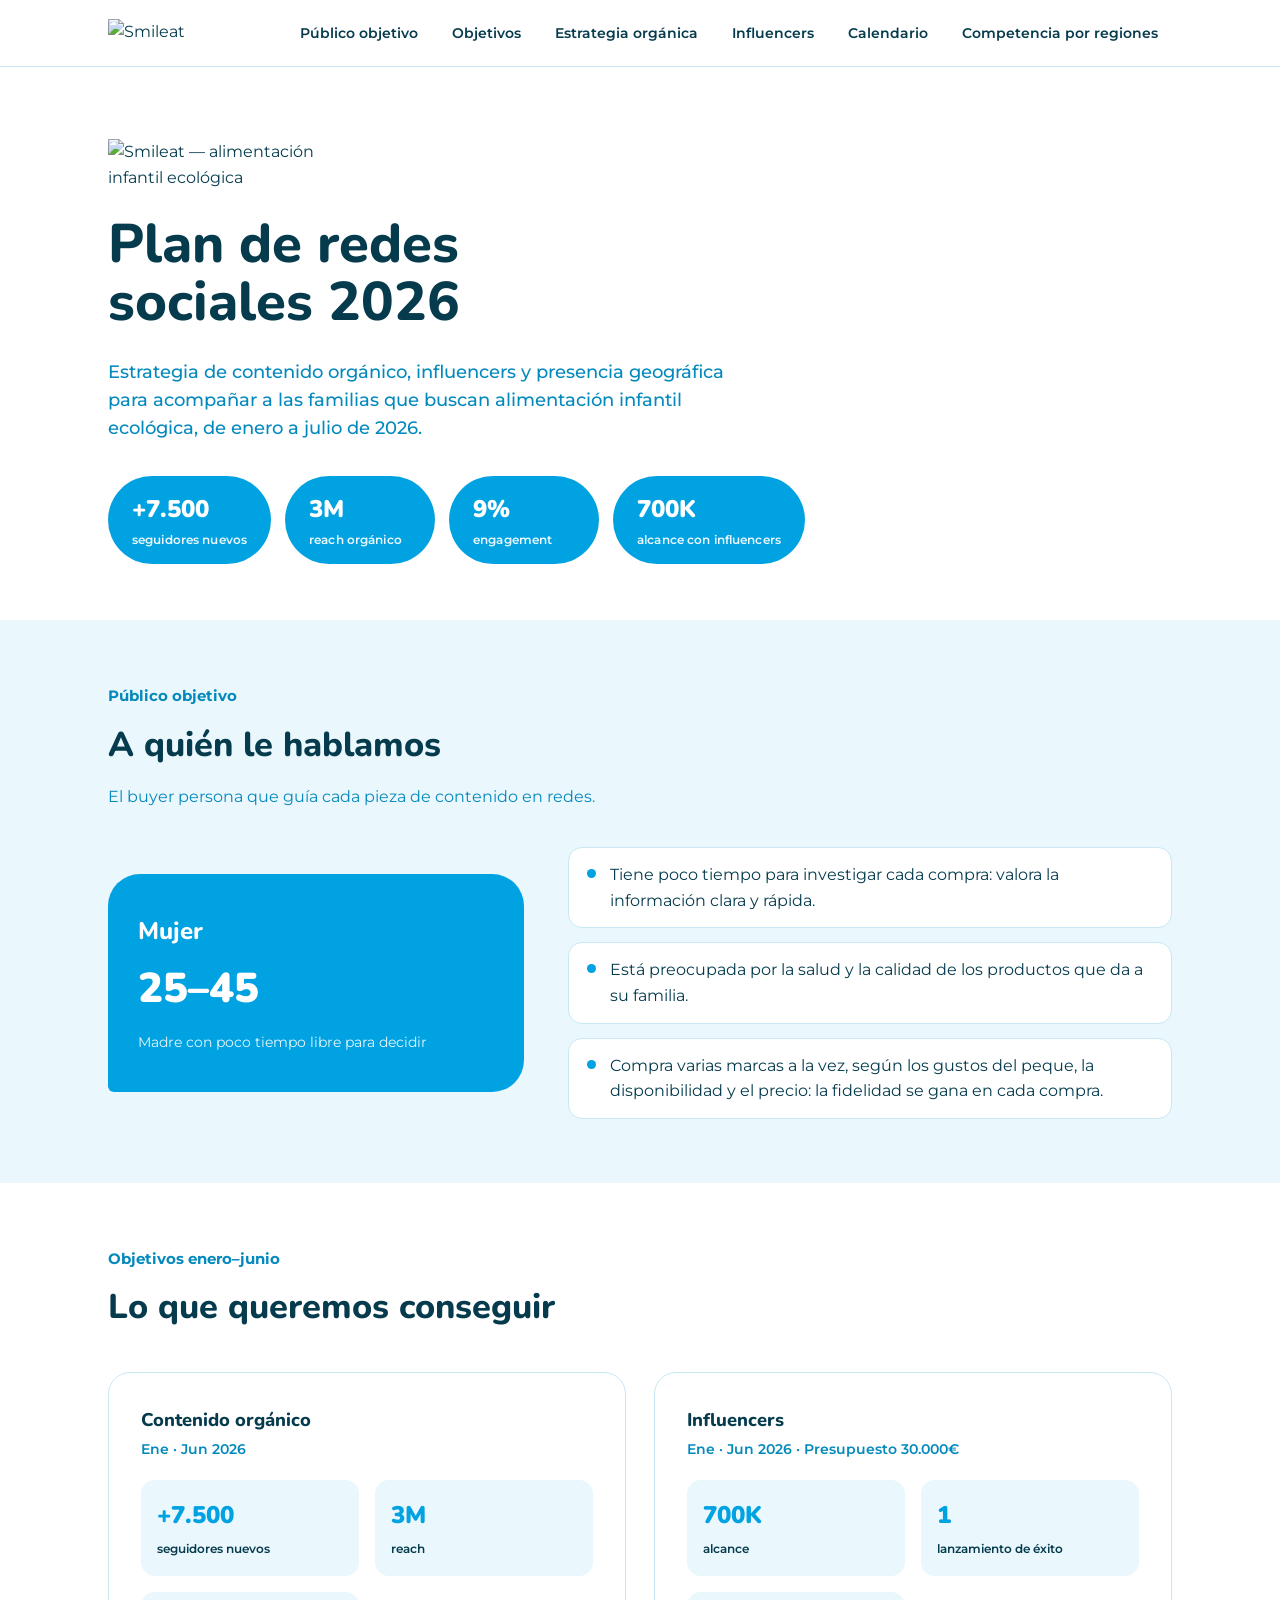
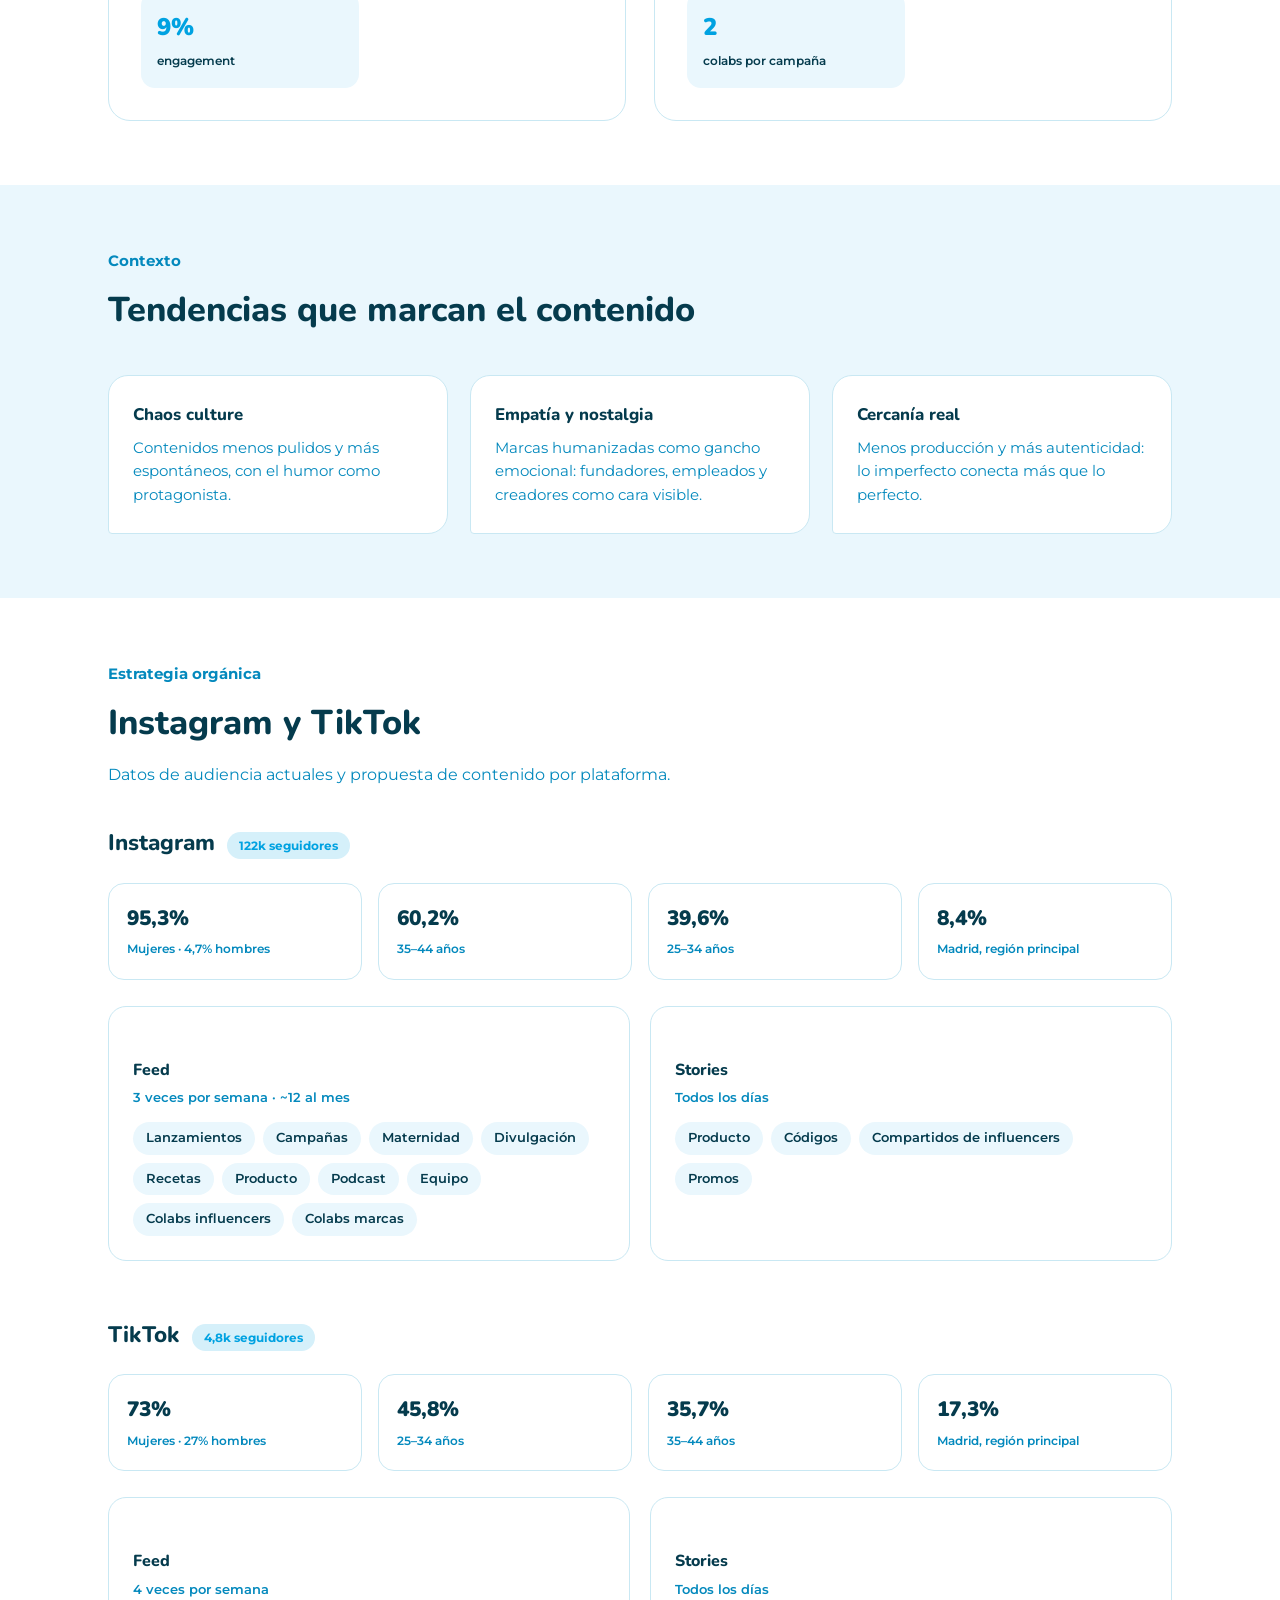
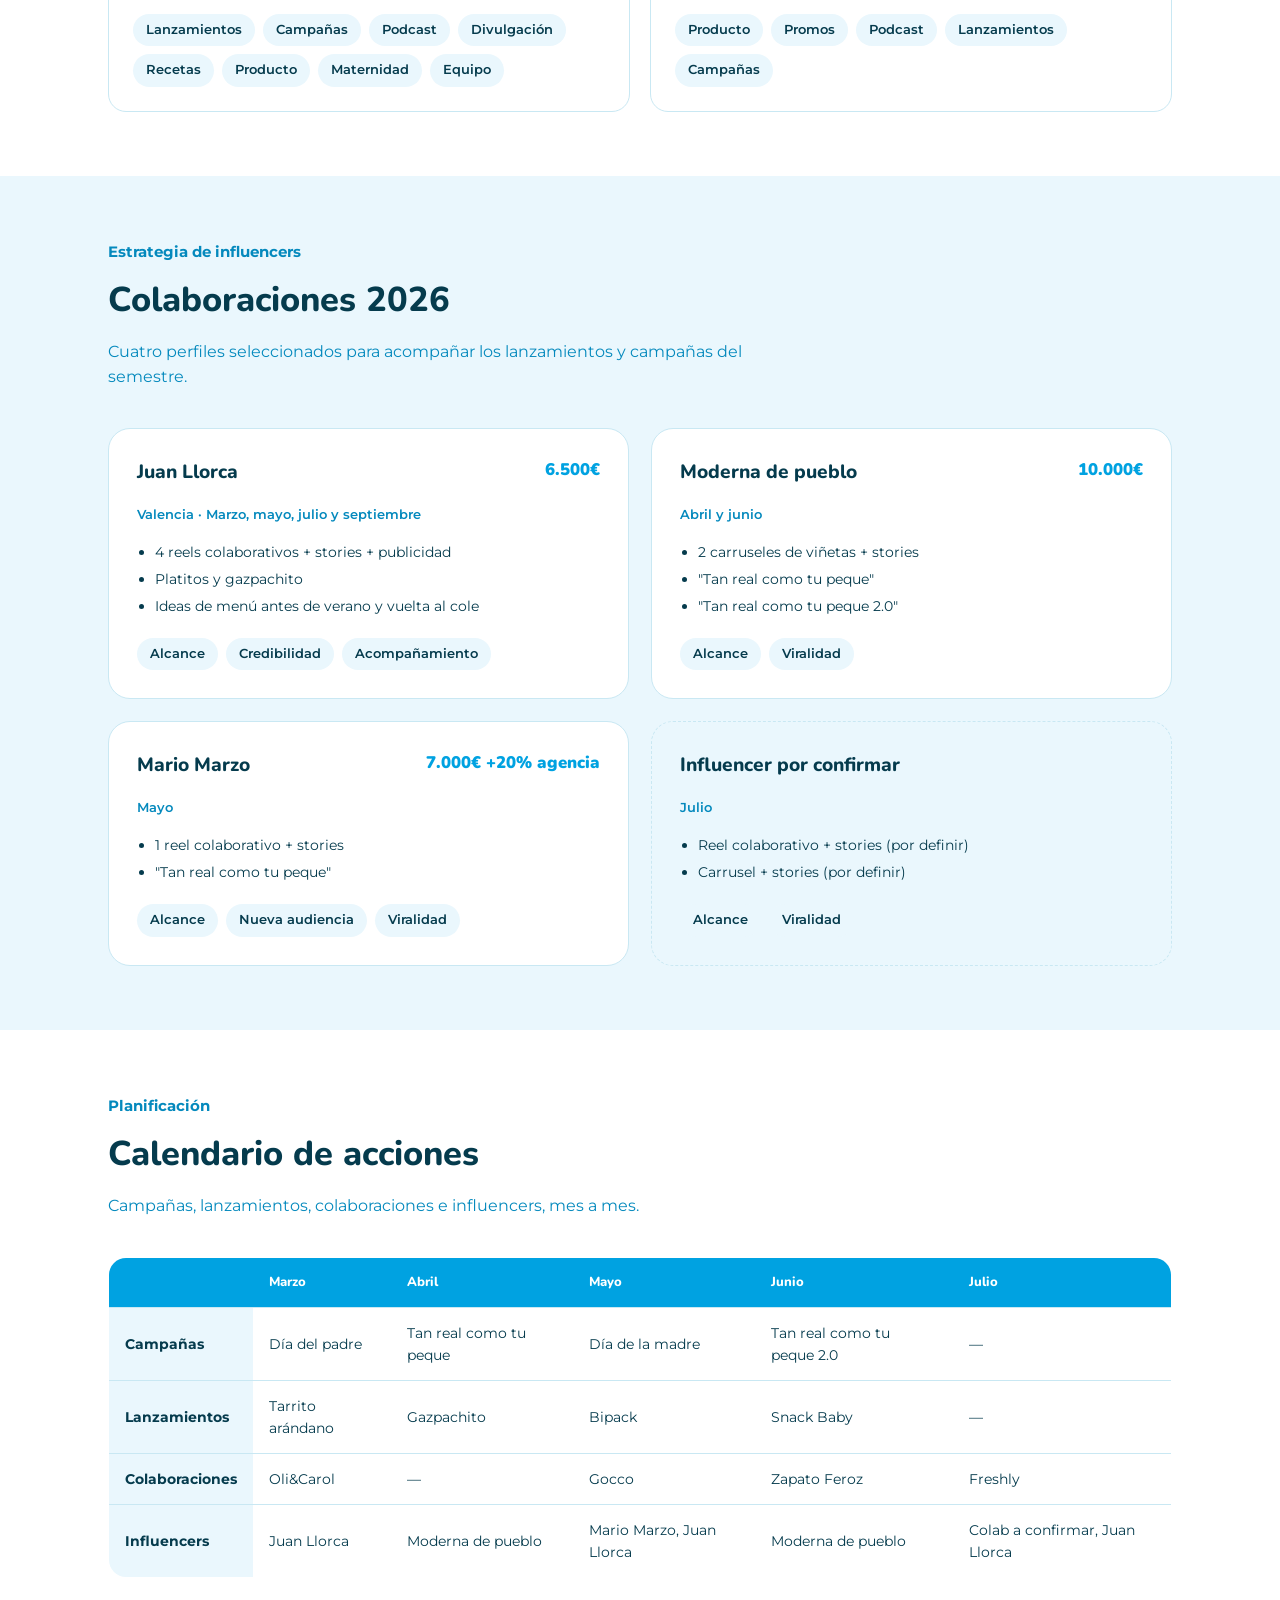
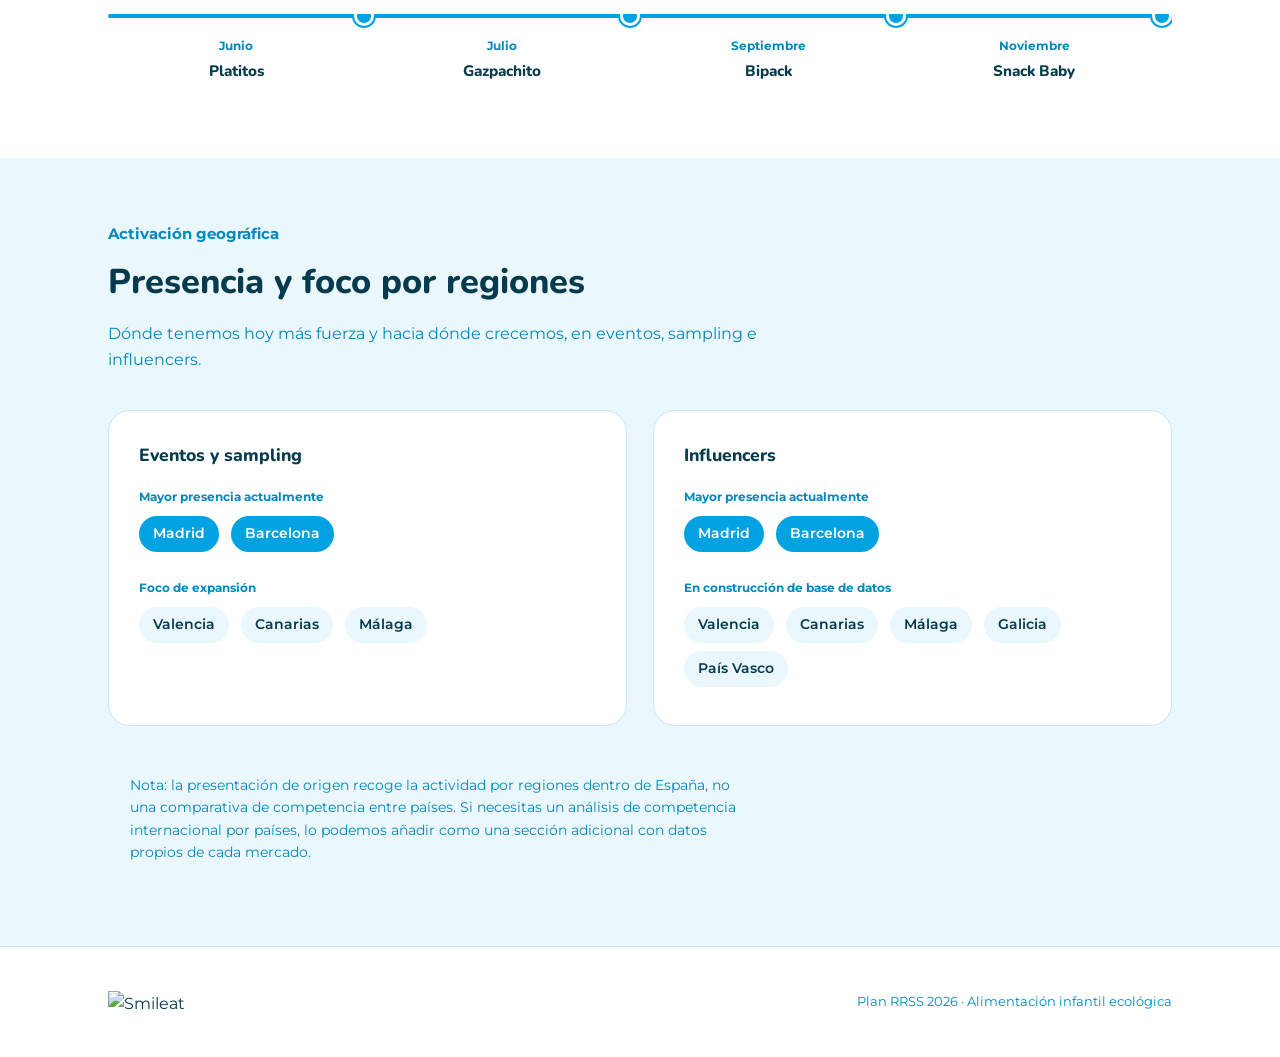
==== index.html @ e9830a9c "Add files via upload" ====
<!DOCTYPE html>
<html lang="es">
<head>
<meta charset="UTF-8">
<meta name="viewport" content="width=device-width, initial-scale=1.0">
<title>Plan RRSS 2026 · Smileat</title>
<link rel="icon" href="assets/logo.png">
<link rel="preconnect" href="https://fonts.googleapis.com">
<link rel="preconnect" href="https://fonts.gstatic.com" crossorigin>
<link href="https://fonts.googleapis.com/css2?family=Nunito:wght@700;800;900&family=Montserrat:wght@400;500;600;700&display=swap" rel="stylesheet">
<style>
  :root{
    --blue:#00a2e1;
    --blue-mid:#0489bd;
    --blue-deep:#053b4d;
    --blue-pale:#eaf7fd;
    --blue-pale-2:#d5f0fa;
    --white:#ffffff;
    --line:#c9e8f3;
    --maxw:1120px;
  }
  *{box-sizing:border-box;}
  html{scroll-behavior:smooth;}
  body{
    margin:0;
    background:var(--white);
    color:var(--blue-deep);
    font-family:'Montserrat',sans-serif;
    font-weight:400;
    line-height:1.6;
    -webkit-font-smoothing:antialiased;
  }
  h1,h2,h3,h4{
    font-family:'Nunito',sans-serif;
    font-weight:800;
    margin:0;
    color:var(--blue-deep);
  }
  p{margin:0;}
  a{color:inherit;}
  .wrap{max-width:var(--maxw);margin:0 auto;padding:0 28px;}
  img{max-width:100%;display:block;}

  /* Skip link for keyboard users */
  .skip-link{position:absolute;left:-999px;top:auto;background:var(--blue);color:var(--white);padding:10px 16px;border-radius:0 0 10px 0;z-index:100;}
  .skip-link:focus{left:0;top:0;}

  :focus-visible{outline:3px solid var(--blue-mid);outline-offset:3px;}

  /* ---------- NAV ---------- */
  header.site-nav{
    position:sticky;top:0;z-index:50;
    background:rgba(255,255,255,0.92);
    backdrop-filter:blur(8px);
    border-bottom:1px solid var(--line);
  }
  .nav-inner{
    max-width:var(--maxw);margin:0 auto;padding:14px 28px;
    display:flex;align-items:center;justify-content:space-between;gap:20px;
  }
  .nav-brand{display:flex;align-items:center;gap:10px;text-decoration:none;}
  .nav-brand img{height:28px;width:auto;}
  nav.nav-links{display:flex;gap:6px;flex-wrap:wrap;}
  nav.nav-links a{
    font-family:'Montserrat',sans-serif;font-weight:600;font-size:0.86rem;
    text-decoration:none;color:var(--blue-deep);
    padding:8px 14px;border-radius:999px;
    transition:background .15s ease, color .15s ease;
    white-space:nowrap;
  }
  nav.nav-links a:hover{background:var(--blue-pale);}
  .nav-toggle{display:none;}

  /* ---------- HERO ---------- */
  .hero{padding:72px 0 56px;}
  .hero-inner{display:flex;flex-direction:column;align-items:flex-start;gap:26px;}
  .hero img.logo{width:220px;height:auto;}
  .hero h1{font-size:clamp(2.1rem,5vw,3.4rem);line-height:1.06;max-width:14ch;}
  .hero .lede{
    font-family:'Montserrat',sans-serif;font-size:1.1rem;color:var(--blue-mid);
    font-weight:500;max-width:52ch;
  }
  .stat-row{display:flex;gap:14px;flex-wrap:wrap;margin-top:8px;}
  .pill-stat{
    background:var(--blue);color:var(--white);
    border-radius:999px;padding:14px 24px 14px 24px;
    display:flex;flex-direction:column;gap:2px;min-width:150px;
  }
  .pill-stat b{font-family:'Nunito',sans-serif;font-weight:900;font-size:1.5rem;}
  .pill-stat span{font-size:0.78rem;font-weight:600;letter-spacing:.01em;opacity:.92;}

  /* ---------- SECTION SCAFFOLD ---------- */
  section{padding:64px 0;}
  section.tint{background:var(--blue-pale);}
  .section-head{max-width:62ch;margin-bottom:38px;}
  .section-head h2{font-size:clamp(1.6rem,3vw,2.15rem);}
  .section-head .kicker{
    display:block;color:var(--blue-mid);font-weight:700;font-size:0.95rem;margin-bottom:8px;
    font-family:'Montserrat',sans-serif;
  }
  .section-head p.desc{margin-top:12px;color:var(--blue-mid);font-size:1rem;}

  /* ---------- BUYER PERSONA ---------- */
  .persona-grid{display:grid;grid-template-columns:1.1fr 1.6fr;gap:44px;align-items:center;}
  .persona-badge{
    background:var(--blue);border-radius:32px 32px 32px 6px;
    padding:38px 30px;color:var(--white);
  }
  .persona-badge h3{color:var(--white);font-size:1.5rem;}
  .persona-badge .age{font-family:'Nunito',sans-serif;font-weight:900;font-size:2.6rem;display:block;margin-top:6px;}
  .persona-list{display:grid;gap:14px;}
  .persona-list li{list-style:none;display:flex;gap:14px;align-items:flex-start;padding:14px 18px;background:var(--white);border:1px solid var(--line);border-radius:14px;}
  .persona-list li .dot{width:9px;height:9px;border-radius:50%;background:var(--blue);margin-top:7px;flex-shrink:0;}
  .persona-list{margin:0;padding:0;}

  /* ---------- OBJETIVOS ---------- */
  .obj-grid{display:grid;grid-template-columns:1fr 1fr;gap:28px;}
  .obj-card{border:1px solid var(--line);border-radius:22px;padding:32px;background:var(--white);}
  .obj-card h3{font-size:1.15rem;margin-bottom:4px;}
  .obj-card .period{color:var(--blue-mid);font-weight:600;font-size:0.85rem;margin-bottom:20px;display:block;}
  .obj-metrics{display:grid;grid-template-columns:1fr 1fr;gap:16px;}
  .obj-metrics .m{padding:16px;background:var(--blue-pale);border-radius:14px;}
  .obj-metrics .m b{font-family:'Nunito',sans-serif;font-weight:900;font-size:1.5rem;color:var(--blue);display:block;}
  .obj-metrics .m span{font-size:0.78rem;font-weight:600;color:var(--blue-deep);}

  /* ---------- TENDENCIAS ---------- */
  .trend-row{display:grid;grid-template-columns:repeat(3,1fr);gap:22px;}
  .trend-card{
    position:relative;background:var(--white);border:1px solid var(--line);
    border-radius:20px 20px 20px 4px;padding:26px 24px;
  }
  .trend-card h4{font-size:1.05rem;margin-bottom:8px;}
  .trend-card p{font-size:0.92rem;color:var(--blue-mid);}

  /* ---------- PLATFORM TABS ---------- */
  .platform-block{margin-bottom:56px;}
  .platform-block:last-child{margin-bottom:0;}
  .platform-title{display:flex;align-items:baseline;gap:12px;margin-bottom:22px;}
  .platform-title h3{font-size:1.4rem;}
  .platform-title .pf-tag{
    font-family:'Montserrat',sans-serif;font-weight:700;font-size:0.75rem;
    color:var(--blue);background:var(--blue-pale-2);padding:4px 12px;border-radius:999px;
  }
  .audience-stats{display:grid;grid-template-columns:repeat(4,1fr);gap:16px;margin-bottom:26px;}
  .audience-stats .a-stat{background:var(--white);border:1px solid var(--line);border-radius:16px;padding:18px;}
  .audience-stats .a-stat b{font-family:'Nunito',sans-serif;font-weight:900;color:var(--blue-deep);font-size:1.3rem;display:block;}
  .audience-stats .a-stat span{font-size:0.78rem;color:var(--blue-mid);font-weight:600;}
  .value-prop{display:grid;grid-template-columns:1fr 1fr;gap:20px;}
  .vp-card{background:var(--white);border:1px solid var(--line);border-radius:18px;padding:24px;}
  .vp-card h5{font-family:'Nunito',sans-serif;font-weight:800;font-size:1rem;margin-bottom:4px;}
  .vp-card .freq{font-size:0.82rem;color:var(--blue-mid);font-weight:600;margin-bottom:14px;display:block;}
  .chip-row{display:flex;flex-wrap:wrap;gap:8px;}
  .chip{background:var(--blue-pale);color:var(--blue-deep);font-size:0.8rem;font-weight:600;padding:6px 13px;border-radius:999px;}

  /* ---------- INFLUENCERS ---------- */
  .influencer-grid{display:grid;grid-template-columns:repeat(2,1fr);gap:22px;}
  .inf-card{
    border:1px solid var(--line);border-radius:22px;padding:28px;background:var(--white);
    display:flex;flex-direction:column;gap:16px;
  }
  .inf-card.tbd{background:var(--blue-pale);border-style:dashed;}
  .inf-head{display:flex;justify-content:space-between;align-items:flex-start;gap:12px;}
  .inf-head h4{font-size:1.2rem;}
  .inf-head .fee{
    font-family:'Nunito',sans-serif;font-weight:900;color:var(--blue);font-size:1.05rem;
    white-space:nowrap;
  }
  .inf-meta{font-size:0.82rem;color:var(--blue-mid);font-weight:600;}
  .inf-card ul{margin:0;padding-left:18px;font-size:0.9rem;}
  .inf-card ul li{margin-bottom:4px;}
  .inf-goals{display:flex;flex-wrap:wrap;gap:8px;margin-top:auto;}

  /* ---------- CALENDAR TABLE ---------- */
  .cal-table{width:100%;border-collapse:collapse;background:var(--white);border-radius:18px;overflow:hidden;border:1px solid var(--line);}
  .cal-table th, .cal-table td{padding:14px 16px;text-align:left;font-size:0.86rem;border-bottom:1px solid var(--line);}
  .cal-table th{background:var(--blue);color:var(--white);font-family:'Nunito',sans-serif;font-weight:800;font-size:0.82rem;}
  .cal-table td:first-child{font-weight:700;color:var(--blue-deep);background:var(--blue-pale);}
  .cal-table tr:last-child td{border-bottom:none;}
  .table-scroll{overflow-x:auto;border-radius:18px;}

  /* Launch timeline */
  .launch-timeline{display:flex;gap:0;margin-top:36px;overflow-x:auto;padding-bottom:10px;}
  .launch-stop{
    flex:1;min-width:150px;text-align:center;position:relative;padding:0 10px 0 0;
  }
  .launch-stop .track{height:4px;background:var(--blue);position:relative;margin-bottom:14px;}
  .launch-stop .track::after{
    content:"";position:absolute;right:0;top:50%;transform:translate(50%,-50%);
    width:14px;height:14px;border-radius:50%;background:var(--blue);border:3px solid var(--white);box-shadow:0 0 0 2px var(--blue);
  }
  .launch-stop:first-child .track{border-radius:4px 0 0 4px;}
  .launch-stop .month{font-size:0.75rem;font-weight:700;color:var(--blue-mid);text-transform:none;}
  .launch-stop .name{font-family:'Nunito',sans-serif;font-weight:800;font-size:0.95rem;margin-top:2px;}

  /* ---------- GEO / COMPETENCIA ---------- */
  .geo-grid{display:grid;grid-template-columns:1fr 1fr;gap:26px;}
  .geo-card{background:var(--white);border:1px solid var(--line);border-radius:22px;padding:30px;}
  .geo-card h4{font-size:1.1rem;margin-bottom:18px;}
  .geo-group{margin-bottom:18px;}
  .geo-group:last-child{margin-bottom:0;}
  .geo-group span.label{display:block;font-size:0.78rem;font-weight:700;color:var(--blue-mid);margin-bottom:9px;}
  .city-pill{
    display:inline-flex;align-items:center;gap:7px;background:var(--blue-pale);
    border-radius:999px;padding:7px 14px;font-size:0.85rem;font-weight:600;margin:0 8px 8px 0;
  }
  .city-pill.solid{background:var(--blue);color:var(--white);}
  .note{
    margin-top:30px;padding:18px 22px;background:var(--blue-pale);border-radius:14px;
    font-size:0.88rem;color:var(--blue-mid);max-width:74ch;
  }

  /* ---------- FOOTER ---------- */
  footer{padding:44px 0;border-top:1px solid var(--line);}
  .footer-inner{display:flex;align-items:center;justify-content:space-between;flex-wrap:wrap;gap:16px;}
  .footer-inner img{height:22px;}
  footer p{font-size:0.82rem;color:var(--blue-mid);}

  /* ---------- RESPONSIVE ---------- */
  @media (max-width:860px){
    nav.nav-links{display:none;}
    .nav-toggle{display:flex;align-items:center;justify-content:center;width:40px;height:40px;border-radius:10px;border:1px solid var(--line);background:var(--white);}
    .nav-toggle svg{width:20px;height:20px;}
    header.site-nav.open nav.nav-links{
      display:flex;flex-direction:column;position:absolute;top:100%;left:0;right:0;
      background:var(--white);padding:12px 28px 20px;border-bottom:1px solid var(--line);
    }
    .persona-grid, .obj-grid, .value-prop, .influencer-grid, .geo-grid{grid-template-columns:1fr;}
    .trend-row{grid-template-columns:1fr;}
    .audience-stats{grid-template-columns:1fr 1fr;}
  }
</style>
</head>
<body>
<a class="skip-link" href="#main">Ir al contenido</a>

<header class="site-nav" id="siteNav">
  <div class="nav-inner">
    <a class="nav-brand" href="#top" aria-label="Inicio">
      <img src="assets/logo.png" alt="Smileat">
    </a>
    <nav class="nav-links" aria-label="Navegación principal">
      <a href="#publico">Público objetivo</a>
      <a href="#objetivos">Objetivos</a>
      <a href="#organica">Estrategia orgánica</a>
      <a href="#influencers">Influencers</a>
      <a href="#calendario">Calendario</a>
      <a href="#competencia">Competencia por regiones</a>
    </nav>
    <button class="nav-toggle" id="navToggle" aria-label="Abrir menú" aria-expanded="false">
      <svg viewBox="0 0 24 24" fill="none" stroke="#053b4d" stroke-width="2" stroke-linecap="round"><line x1="3" y1="6" x2="21" y2="6"/><line x1="3" y1="12" x2="21" y2="12"/><line x1="3" y1="18" x2="21" y2="18"/></svg>
    </button>
  </div>
</header>

<main id="main">

  <!-- HERO -->
  <section class="hero" id="top">
    <div class="wrap hero-inner">
      <img class="logo" src="assets/logo.png" alt="Smileat — alimentación infantil ecológica">
      <h1>Plan de redes sociales 2026</h1>
      <p class="lede">Estrategia de contenido orgánico, influencers y presencia geográfica para acompañar a las familias que buscan alimentación infantil ecológica, de enero a julio de 2026.</p>
      <div class="stat-row">
        <div class="pill-stat"><b>+7.500</b><span>seguidores nuevos</span></div>
        <div class="pill-stat"><b>3M</b><span>reach orgánico</span></div>
        <div class="pill-stat"><b>9%</b><span>engagement</span></div>
        <div class="pill-stat"><b>700K</b><span>alcance con influencers</span></div>
      </div>
    </div>
  </section>

  <!-- PUBLICO OBJETIVO -->
  <section id="publico" class="tint">
    <div class="wrap">
      <div class="section-head">
        <span class="kicker">Público objetivo</span>
        <h2>A quién le hablamos</h2>
        <p class="desc">El buyer persona que guía cada pieza de contenido en redes.</p>
      </div>
      <div class="persona-grid">
        <div class="persona-badge">
          <h3>Mujer</h3>
          <span class="age">25–45</span>
          <p style="margin-top:8px;font-size:0.9rem;opacity:.9;">Madre con poco tiempo libre para decidir</p>
        </div>
        <ul class="persona-list">
          <li><span class="dot"></span><p>Tiene poco tiempo para investigar cada compra: valora la información clara y rápida.</p></li>
          <li><span class="dot"></span><p>Está preocupada por la salud y la calidad de los productos que da a su familia.</p></li>
          <li><span class="dot"></span><p>Compra varias marcas a la vez, según los gustos del peque, la disponibilidad y el precio: la fidelidad se gana en cada compra.</p></li>
        </ul>
      </div>
    </div>
  </section>

  <!-- OBJETIVOS -->
  <section id="objetivos">
    <div class="wrap">
      <div class="section-head">
        <span class="kicker">Objetivos enero–junio</span>
        <h2>Lo que queremos conseguir</h2>
      </div>
      <div class="obj-grid">
        <div class="obj-card">
          <h3>Contenido orgánico</h3>
          <span class="period">Ene · Jun 2026</span>
          <div class="obj-metrics">
            <div class="m"><b>+7.500</b><span>seguidores nuevos</span></div>
            <div class="m"><b>3M</b><span>reach</span></div>
            <div class="m"><b>9%</b><span>engagement</span></div>
          </div>
        </div>
        <div class="obj-card">
          <h3>Influencers</h3>
          <span class="period">Ene · Jun 2026 · Presupuesto 30.000€</span>
          <div class="obj-metrics">
            <div class="m"><b>700K</b><span>alcance</span></div>
            <div class="m"><b>1</b><span>lanzamiento de éxito</span></div>
            <div class="m"><b>2</b><span>colabs por campaña</span></div>
          </div>
        </div>
      </div>
    </div>
  </section>

  <!-- TENDENCIAS -->
  <section class="tint">
    <div class="wrap">
      <div class="section-head">
        <span class="kicker">Contexto</span>
        <h2>Tendencias que marcan el contenido</h2>
      </div>
      <div class="trend-row">
        <div class="trend-card">
          <h4>Chaos culture</h4>
          <p>Contenidos menos pulidos y más espontáneos, con el humor como protagonista.</p>
        </div>
        <div class="trend-card">
          <h4>Empatía y nostalgia</h4>
          <p>Marcas humanizadas como gancho emocional: fundadores, empleados y creadores como cara visible.</p>
        </div>
        <div class="trend-card">
          <h4>Cercanía real</h4>
          <p>Menos producción y más autenticidad: lo imperfecto conecta más que lo perfecto.</p>
        </div>
      </div>
    </div>
  </section>

  <!-- ESTRATEGIA ORGANICA -->
  <section id="organica">
    <div class="wrap">
      <div class="section-head">
        <span class="kicker">Estrategia orgánica</span>
        <h2>Instagram y TikTok</h2>
        <p class="desc">Datos de audiencia actuales y propuesta de contenido por plataforma.</p>
      </div>

      <!-- Instagram -->
      <div class="platform-block">
        <div class="platform-title">
          <h3>Instagram</h3>
          <span class="pf-tag">122k seguidores</span>
        </div>
        <div class="audience-stats">
          <div class="a-stat"><b>95,3%</b><span>Mujeres · 4,7% hombres</span></div>
          <div class="a-stat"><b>60,2%</b><span>35–44 años</span></div>
          <div class="a-stat"><b>39,6%</b><span>25–34 años</span></div>
          <div class="a-stat"><b>8,4%</b><span>Madrid, región principal</span></div>
        </div>
        <div class="value-prop">
          <div class="vp-card">
            <h5>Feed</h5>
            <span class="freq">3 veces por semana · ~12 al mes</span>
            <div class="chip-row">
              <span class="chip">Lanzamientos</span><span class="chip">Campañas</span><span class="chip">Maternidad</span>
              <span class="chip">Divulgación</span><span class="chip">Recetas</span><span class="chip">Producto</span>
              <span class="chip">Podcast</span><span class="chip">Equipo</span><span class="chip">Colabs influencers</span><span class="chip">Colabs marcas</span>
            </div>
          </div>
          <div class="vp-card">
            <h5>Stories</h5>
            <span class="freq">Todos los días</span>
            <div class="chip-row">
              <span class="chip">Producto</span><span class="chip">Códigos</span>
              <span class="chip">Compartidos de influencers</span><span class="chip">Promos</span>
            </div>
          </div>
        </div>
      </div>

      <!-- TikTok -->
      <div class="platform-block">
        <div class="platform-title">
          <h3>TikTok</h3>
          <span class="pf-tag">4,8k seguidores</span>
        </div>
        <div class="audience-stats">
          <div class="a-stat"><b>73%</b><span>Mujeres · 27% hombres</span></div>
          <div class="a-stat"><b>45,8%</b><span>25–34 años</span></div>
          <div class="a-stat"><b>35,7%</b><span>35–44 años</span></div>
          <div class="a-stat"><b>17,3%</b><span>Madrid, región principal</span></div>
        </div>
        <div class="value-prop">
          <div class="vp-card">
            <h5>Feed</h5>
            <span class="freq">4 veces por semana</span>
            <div class="chip-row">
              <span class="chip">Lanzamientos</span><span class="chip">Campañas</span><span class="chip">Podcast</span>
              <span class="chip">Divulgación</span><span class="chip">Recetas</span><span class="chip">Producto</span>
              <span class="chip">Maternidad</span><span class="chip">Equipo</span>
            </div>
          </div>
          <div class="vp-card">
            <h5>Stories</h5>
            <span class="freq">Todos los días</span>
            <div class="chip-row">
              <span class="chip">Producto</span><span class="chip">Promos</span><span class="chip">Podcast</span>
              <span class="chip">Lanzamientos</span><span class="chip">Campañas</span>
            </div>
          </div>
        </div>
      </div>
    </div>
  </section>

  <!-- INFLUENCERS -->
  <section id="influencers" class="tint">
    <div class="wrap">
      <div class="section-head">
        <span class="kicker">Estrategia de influencers</span>
        <h2>Colaboraciones 2026</h2>
        <p class="desc">Cuatro perfiles seleccionados para acompañar los lanzamientos y campañas del semestre.</p>
      </div>
      <div class="influencer-grid">
        <div class="inf-card">
          <div class="inf-head">
            <h4>Juan Llorca</h4>
            <span class="fee">6.500€</span>
          </div>
          <span class="inf-meta">Valencia · Marzo, mayo, julio y septiembre</span>
          <ul>
            <li>4 reels colaborativos + stories + publicidad</li>
            <li>Platitos y gazpachito</li>
            <li>Ideas de menú antes de verano y vuelta al cole</li>
          </ul>
          <div class="inf-goals">
            <span class="chip">Alcance</span><span class="chip">Credibilidad</span><span class="chip">Acompañamiento</span>
          </div>
        </div>
        <div class="inf-card">
          <div class="inf-head">
            <h4>Moderna de pueblo</h4>
            <span class="fee">10.000€</span>
          </div>
          <span class="inf-meta">Abril y junio</span>
          <ul>
            <li>2 carruseles de viñetas + stories</li>
            <li>"Tan real como tu peque"</li>
            <li>"Tan real como tu peque 2.0"</li>
          </ul>
          <div class="inf-goals">
            <span class="chip">Alcance</span><span class="chip">Viralidad</span>
          </div>
        </div>
        <div class="inf-card">
          <div class="inf-head">
            <h4>Mario Marzo</h4>
            <span class="fee">7.000€ +20% agencia</span>
          </div>
          <span class="inf-meta">Mayo</span>
          <ul>
            <li>1 reel colaborativo + stories</li>
            <li>"Tan real como tu peque"</li>
          </ul>
          <div class="inf-goals">
            <span class="chip">Alcance</span><span class="chip">Nueva audiencia</span><span class="chip">Viralidad</span>
          </div>
        </div>
        <div class="inf-card tbd">
          <div class="inf-head">
            <h4>Influencer por confirmar</h4>
          </div>
          <span class="inf-meta">Julio</span>
          <ul>
            <li>Reel colaborativo + stories (por definir)</li>
            <li>Carrusel + stories (por definir)</li>
          </ul>
          <div class="inf-goals">
            <span class="chip">Alcance</span><span class="chip">Viralidad</span>
          </div>
        </div>
      </div>
    </div>
  </section>

  <!-- CALENDARIO -->
  <section id="calendario">
    <div class="wrap">
      <div class="section-head">
        <span class="kicker">Planificación</span>
        <h2>Calendario de acciones</h2>
        <p class="desc">Campañas, lanzamientos, colaboraciones e influencers, mes a mes.</p>
      </div>
      <div class="table-scroll">
        <table class="cal-table">
          <thead>
            <tr><th></th><th>Marzo</th><th>Abril</th><th>Mayo</th><th>Junio</th><th>Julio</th></tr>
          </thead>
          <tbody>
            <tr>
              <td>Campañas</td>
              <td>Día del padre</td>
              <td>Tan real como tu peque</td>
              <td>Día de la madre</td>
              <td>Tan real como tu peque 2.0</td>
              <td>—</td>
            </tr>
            <tr>
              <td>Lanzamientos</td>
              <td>Tarrito arándano</td>
              <td>Gazpachito</td>
              <td>Bipack</td>
              <td>Snack Baby</td>
              <td>—</td>
            </tr>
            <tr>
              <td>Colaboraciones</td>
              <td>Oli&amp;Carol</td>
              <td>—</td>
              <td>Gocco</td>
              <td>Zapato Feroz</td>
              <td>Freshly</td>
            </tr>
            <tr>
              <td>Influencers</td>
              <td>Juan Llorca</td>
              <td>Moderna de pueblo</td>
              <td>Mario Marzo, Juan Llorca</td>
              <td>Moderna de pueblo</td>
              <td>Colab a confirmar, Juan Llorca</td>
            </tr>
          </tbody>
        </table>
      </div>

      <div class="launch-timeline">
        <div class="launch-stop"><div class="track"></div><span class="month">Junio</span><div class="name">Platitos</div></div>
        <div class="launch-stop"><div class="track"></div><span class="month">Julio</span><div class="name">Gazpachito</div></div>
        <div class="launch-stop"><div class="track"></div><span class="month">Septiembre</span><div class="name">Bipack</div></div>
        <div class="launch-stop"><div class="track"></div><span class="month">Noviembre</span><div class="name">Snack Baby</div></div>
      </div>
    </div>
  </section>

  <!-- COMPETENCIA / GEO -->
  <section id="competencia" class="tint">
    <div class="wrap">
      <div class="section-head">
        <span class="kicker">Activación geográfica</span>
        <h2>Presencia y foco por regiones</h2>
        <p class="desc">Dónde tenemos hoy más fuerza y hacia dónde crecemos, en eventos, sampling e influencers.</p>
      </div>
      <div class="geo-grid">
        <div class="geo-card">
          <h4>Eventos y sampling</h4>
          <div class="geo-group">
            <span class="label">Mayor presencia actualmente</span>
            <span class="city-pill solid">Madrid</span>
            <span class="city-pill solid">Barcelona</span>
          </div>
          <div class="geo-group">
            <span class="label">Foco de expansión</span>
            <span class="city-pill">Valencia</span>
            <span class="city-pill">Canarias</span>
            <span class="city-pill">Málaga</span>
          </div>
        </div>
        <div class="geo-card">
          <h4>Influencers</h4>
          <div class="geo-group">
            <span class="label">Mayor presencia actualmente</span>
            <span class="city-pill solid">Madrid</span>
            <span class="city-pill solid">Barcelona</span>
          </div>
          <div class="geo-group">
            <span class="label">En construcción de base de datos</span>
            <span class="city-pill">Valencia</span>
            <span class="city-pill">Canarias</span>
            <span class="city-pill">Málaga</span>
            <span class="city-pill">Galicia</span>
            <span class="city-pill">País Vasco</span>
          </div>
        </div>
      </div>
      <p class="note">Nota: la presentación de origen recoge la actividad por regiones dentro de España, no una comparativa de competencia entre países. Si necesitas un análisis de competencia internacional por países, lo podemos añadir como una sección adicional con datos propios de cada mercado.</p>
    </div>
  </section>

</main>

<footer>
  <div class="wrap footer-inner">
    <img src="assets/logo.png" alt="Smileat">
    <p>Plan RRSS 2026 · Alimentación infantil ecológica</p>
  </div>
</footer>

<script>
  const toggle = document.getElementById('navToggle');
  const nav = document.getElementById('siteNav');
  toggle.addEventListener('click', () => {
    const isOpen = nav.classList.toggle('open');
    toggle.setAttribute('aria-expanded', isOpen ? 'true' : 'false');
  });
  document.querySelectorAll('.nav-links a').forEach(link => {
    link.addEventListener('click', () => {
      nav.classList.remove('open');
      toggle.setAttribute('aria-expanded', 'false');
    });
  });
</script>
</body>
</html>
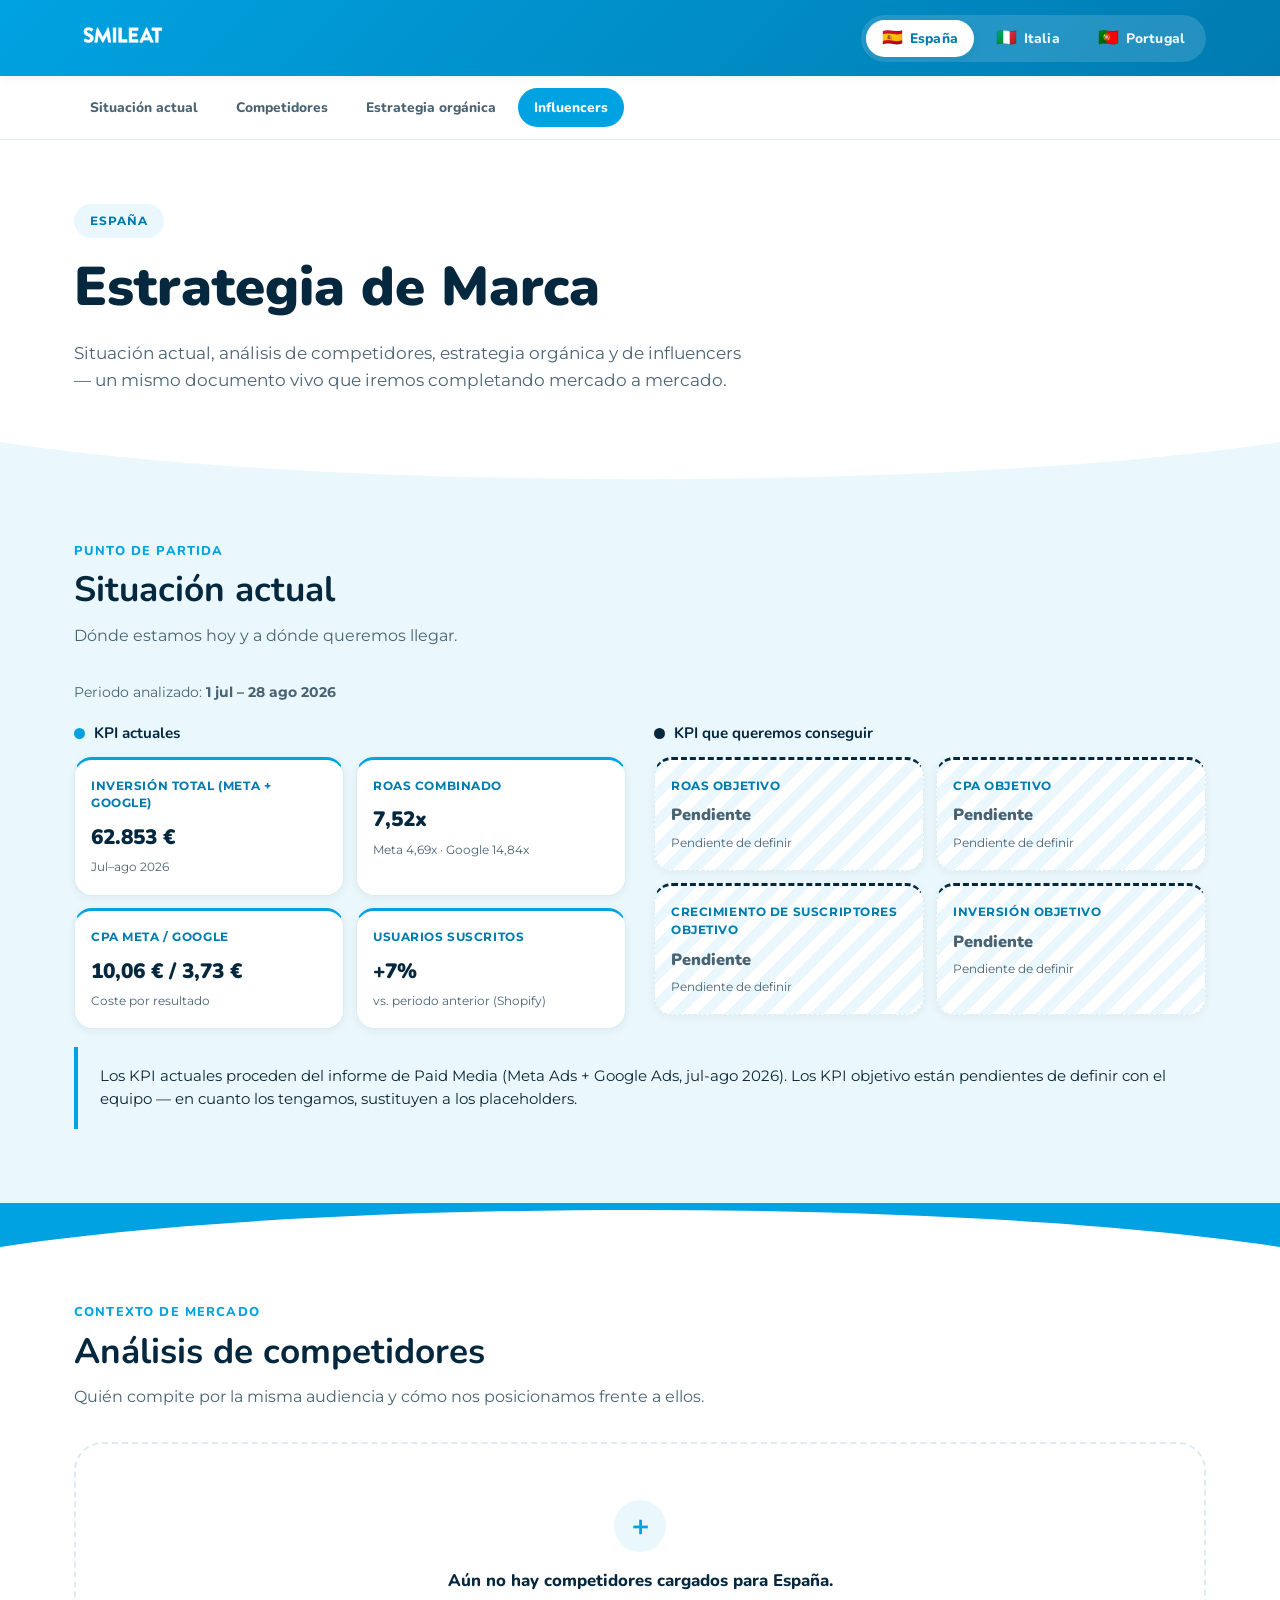
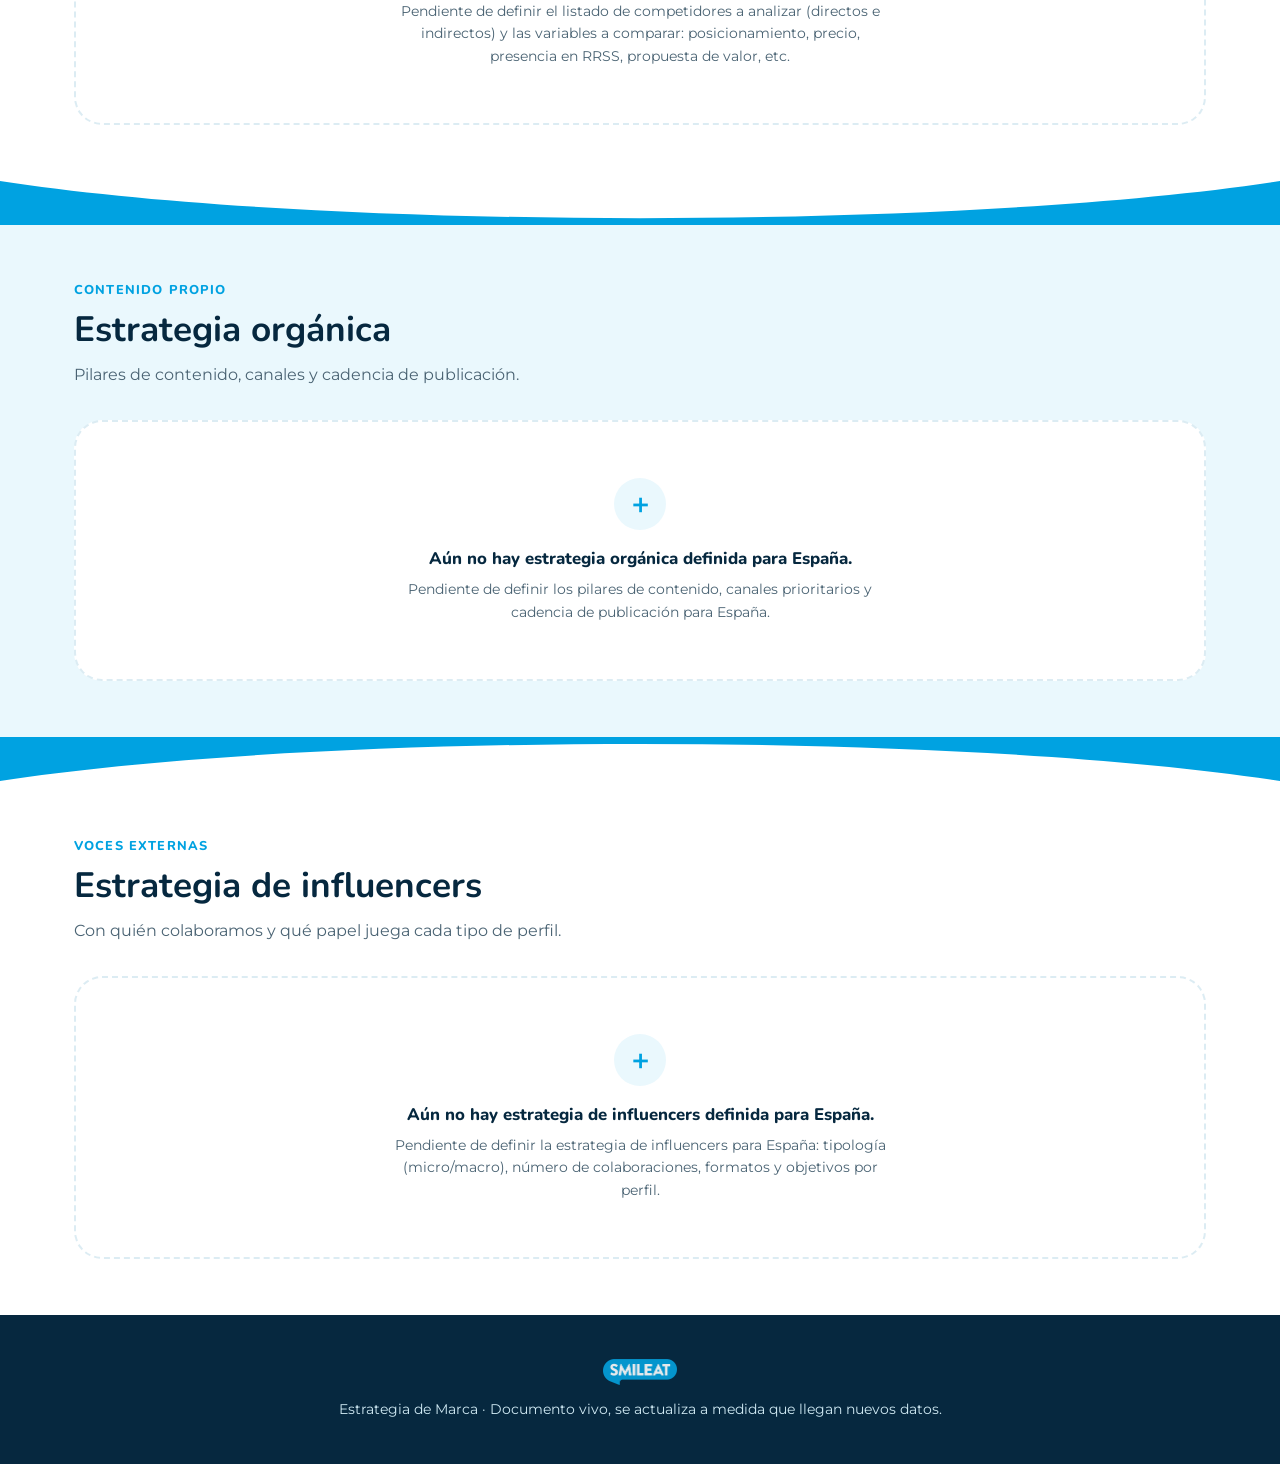
==== commit 3f29c95b: "Add files via upload" ====
--- a/index.html
+++ b/index.html
@@ -3,621 +3,117 @@
 <head>
 <meta charset="UTF-8">
 <meta name="viewport" content="width=device-width, initial-scale=1.0">
-<title>Plan RRSS 2026 · Smileat</title>
-<link rel="icon" href="assets/logo.png">
-<link rel="preconnect" href="https://fonts.googleapis.com">
-<link rel="preconnect" href="https://fonts.gstatic.com" crossorigin>
-<link href="https://fonts.googleapis.com/css2?family=Nunito:wght@700;800;900&family=Montserrat:wght@400;500;600;700&display=swap" rel="stylesheet">
-<style>
-  :root{
-    --blue:#00a2e1;
-    --blue-mid:#0489bd;
-    --blue-deep:#053b4d;
-    --blue-pale:#eaf7fd;
-    --blue-pale-2:#d5f0fa;
-    --white:#ffffff;
-    --line:#c9e8f3;
-    --maxw:1120px;
-  }
-  *{box-sizing:border-box;}
-  html{scroll-behavior:smooth;}
-  body{
-    margin:0;
-    background:var(--white);
-    color:var(--blue-deep);
-    font-family:'Montserrat',sans-serif;
-    font-weight:400;
-    line-height:1.6;
-    -webkit-font-smoothing:antialiased;
-  }
-  h1,h2,h3,h4{
-    font-family:'Nunito',sans-serif;
-    font-weight:800;
-    margin:0;
-    color:var(--blue-deep);
-  }
-  p{margin:0;}
-  a{color:inherit;}
-  .wrap{max-width:var(--maxw);margin:0 auto;padding:0 28px;}
-  img{max-width:100%;display:block;}
-
-  /* Skip link for keyboard users */
-  .skip-link{position:absolute;left:-999px;top:auto;background:var(--blue);color:var(--white);padding:10px 16px;border-radius:0 0 10px 0;z-index:100;}
-  .skip-link:focus{left:0;top:0;}
-
-  :focus-visible{outline:3px solid var(--blue-mid);outline-offset:3px;}
-
-  /* ---------- NAV ---------- */
-  header.site-nav{
-    position:sticky;top:0;z-index:50;
-    background:rgba(255,255,255,0.92);
-    backdrop-filter:blur(8px);
-    border-bottom:1px solid var(--line);
-  }
-  .nav-inner{
-    max-width:var(--maxw);margin:0 auto;padding:14px 28px;
-    display:flex;align-items:center;justify-content:space-between;gap:20px;
-  }
-  .nav-brand{display:flex;align-items:center;gap:10px;text-decoration:none;}
-  .nav-brand img{height:28px;width:auto;}
-  nav.nav-links{display:flex;gap:6px;flex-wrap:wrap;}
-  nav.nav-links a{
-    font-family:'Montserrat',sans-serif;font-weight:600;font-size:0.86rem;
-    text-decoration:none;color:var(--blue-deep);
-    padding:8px 14px;border-radius:999px;
-    transition:background .15s ease, color .15s ease;
-    white-space:nowrap;
-  }
-  nav.nav-links a:hover{background:var(--blue-pale);}
-  .nav-toggle{display:none;}
-
-  /* ---------- HERO ---------- */
-  .hero{padding:72px 0 56px;}
-  .hero-inner{display:flex;flex-direction:column;align-items:flex-start;gap:26px;}
-  .hero img.logo{width:220px;height:auto;}
-  .hero h1{font-size:clamp(2.1rem,5vw,3.4rem);line-height:1.06;max-width:14ch;}
-  .hero .lede{
-    font-family:'Montserrat',sans-serif;font-size:1.1rem;color:var(--blue-mid);
-    font-weight:500;max-width:52ch;
-  }
-  .stat-row{display:flex;gap:14px;flex-wrap:wrap;margin-top:8px;}
-  .pill-stat{
-    background:var(--blue);color:var(--white);
-    border-radius:999px;padding:14px 24px 14px 24px;
-    display:flex;flex-direction:column;gap:2px;min-width:150px;
-  }
-  .pill-stat b{font-family:'Nunito',sans-serif;font-weight:900;font-size:1.5rem;}
-  .pill-stat span{font-size:0.78rem;font-weight:600;letter-spacing:.01em;opacity:.92;}
-
-  /* ---------- SECTION SCAFFOLD ---------- */
-  section{padding:64px 0;}
-  section.tint{background:var(--blue-pale);}
-  .section-head{max-width:62ch;margin-bottom:38px;}
-  .section-head h2{font-size:clamp(1.6rem,3vw,2.15rem);}
-  .section-head .kicker{
-    display:block;color:var(--blue-mid);font-weight:700;font-size:0.95rem;margin-bottom:8px;
-    font-family:'Montserrat',sans-serif;
-  }
-  .section-head p.desc{margin-top:12px;color:var(--blue-mid);font-size:1rem;}
-
-  /* ---------- BUYER PERSONA ---------- */
-  .persona-grid{display:grid;grid-template-columns:1.1fr 1.6fr;gap:44px;align-items:center;}
-  .persona-badge{
-    background:var(--blue);border-radius:32px 32px 32px 6px;
-    padding:38px 30px;color:var(--white);
-  }
-  .persona-badge h3{color:var(--white);font-size:1.5rem;}
-  .persona-badge .age{font-family:'Nunito',sans-serif;font-weight:900;font-size:2.6rem;display:block;margin-top:6px;}
-  .persona-list{display:grid;gap:14px;}
-  .persona-list li{list-style:none;display:flex;gap:14px;align-items:flex-start;padding:14px 18px;background:var(--white);border:1px solid var(--line);border-radius:14px;}
-  .persona-list li .dot{width:9px;height:9px;border-radius:50%;background:var(--blue);margin-top:7px;flex-shrink:0;}
-  .persona-list{margin:0;padding:0;}
-
-  /* ---------- OBJETIVOS ---------- */
-  .obj-grid{display:grid;grid-template-columns:1fr 1fr;gap:28px;}
-  .obj-card{border:1px solid var(--line);border-radius:22px;padding:32px;background:var(--white);}
-  .obj-card h3{font-size:1.15rem;margin-bottom:4px;}
-  .obj-card .period{color:var(--blue-mid);font-weight:600;font-size:0.85rem;margin-bottom:20px;display:block;}
-  .obj-metrics{display:grid;grid-template-columns:1fr 1fr;gap:16px;}
-  .obj-metrics .m{padding:16px;background:var(--blue-pale);border-radius:14px;}
-  .obj-metrics .m b{font-family:'Nunito',sans-serif;font-weight:900;font-size:1.5rem;color:var(--blue);display:block;}
-  .obj-metrics .m span{font-size:0.78rem;font-weight:600;color:var(--blue-deep);}
-
-  /* ---------- TENDENCIAS ---------- */
-  .trend-row{display:grid;grid-template-columns:repeat(3,1fr);gap:22px;}
-  .trend-card{
-    position:relative;background:var(--white);border:1px solid var(--line);
-    border-radius:20px 20px 20px 4px;padding:26px 24px;
-  }
-  .trend-card h4{font-size:1.05rem;margin-bottom:8px;}
-  .trend-card p{font-size:0.92rem;color:var(--blue-mid);}
-
-  /* ---------- PLATFORM TABS ---------- */
-  .platform-block{margin-bottom:56px;}
-  .platform-block:last-child{margin-bottom:0;}
-  .platform-title{display:flex;align-items:baseline;gap:12px;margin-bottom:22px;}
-  .platform-title h3{font-size:1.4rem;}
-  .platform-title .pf-tag{
-    font-family:'Montserrat',sans-serif;font-weight:700;font-size:0.75rem;
-    color:var(--blue);background:var(--blue-pale-2);padding:4px 12px;border-radius:999px;
-  }
-  .audience-stats{display:grid;grid-template-columns:repeat(4,1fr);gap:16px;margin-bottom:26px;}
-  .audience-stats .a-stat{background:var(--white);border:1px solid var(--line);border-radius:16px;padding:18px;}
-  .audience-stats .a-stat b{font-family:'Nunito',sans-serif;font-weight:900;color:var(--blue-deep);font-size:1.3rem;display:block;}
-  .audience-stats .a-stat span{font-size:0.78rem;color:var(--blue-mid);font-weight:600;}
-  .value-prop{display:grid;grid-template-columns:1fr 1fr;gap:20px;}
-  .vp-card{background:var(--white);border:1px solid var(--line);border-radius:18px;padding:24px;}
-  .vp-card h5{font-family:'Nunito',sans-serif;font-weight:800;font-size:1rem;margin-bottom:4px;}
-  .vp-card .freq{font-size:0.82rem;color:var(--blue-mid);font-weight:600;margin-bottom:14px;display:block;}
-  .chip-row{display:flex;flex-wrap:wrap;gap:8px;}
-  .chip{background:var(--blue-pale);color:var(--blue-deep);font-size:0.8rem;font-weight:600;padding:6px 13px;border-radius:999px;}
-
-  /* ---------- INFLUENCERS ---------- */
-  .influencer-grid{display:grid;grid-template-columns:repeat(2,1fr);gap:22px;}
-  .inf-card{
-    border:1px solid var(--line);border-radius:22px;padding:28px;background:var(--white);
-    display:flex;flex-direction:column;gap:16px;
-  }
-  .inf-card.tbd{background:var(--blue-pale);border-style:dashed;}
-  .inf-head{display:flex;justify-content:space-between;align-items:flex-start;gap:12px;}
-  .inf-head h4{font-size:1.2rem;}
-  .inf-head .fee{
-    font-family:'Nunito',sans-serif;font-weight:900;color:var(--blue);font-size:1.05rem;
-    white-space:nowrap;
-  }
-  .inf-meta{font-size:0.82rem;color:var(--blue-mid);font-weight:600;}
-  .inf-card ul{margin:0;padding-left:18px;font-size:0.9rem;}
-  .inf-card ul li{margin-bottom:4px;}
-  .inf-goals{display:flex;flex-wrap:wrap;gap:8px;margin-top:auto;}
-
-  /* ---------- CALENDAR TABLE ---------- */
-  .cal-table{width:100%;border-collapse:collapse;background:var(--white);border-radius:18px;overflow:hidden;border:1px solid var(--line);}
-  .cal-table th, .cal-table td{padding:14px 16px;text-align:left;font-size:0.86rem;border-bottom:1px solid var(--line);}
-  .cal-table th{background:var(--blue);color:var(--white);font-family:'Nunito',sans-serif;font-weight:800;font-size:0.82rem;}
-  .cal-table td:first-child{font-weight:700;color:var(--blue-deep);background:var(--blue-pale);}
-  .cal-table tr:last-child td{border-bottom:none;}
-  .table-scroll{overflow-x:auto;border-radius:18px;}
-
-  /* Launch timeline */
-  .launch-timeline{display:flex;gap:0;margin-top:36px;overflow-x:auto;padding-bottom:10px;}
-  .launch-stop{
-    flex:1;min-width:150px;text-align:center;position:relative;padding:0 10px 0 0;
-  }
-  .launch-stop .track{height:4px;background:var(--blue);position:relative;margin-bottom:14px;}
-  .launch-stop .track::after{
-    content:"";position:absolute;right:0;top:50%;transform:translate(50%,-50%);
-    width:14px;height:14px;border-radius:50%;background:var(--blue);border:3px solid var(--white);box-shadow:0 0 0 2px var(--blue);
-  }
-  .launch-stop:first-child .track{border-radius:4px 0 0 4px;}
-  .launch-stop .month{font-size:0.75rem;font-weight:700;color:var(--blue-mid);text-transform:none;}
-  .launch-stop .name{font-family:'Nunito',sans-serif;font-weight:800;font-size:0.95rem;margin-top:2px;}
-
-  /* ---------- GEO / COMPETENCIA ---------- */
-  .geo-grid{display:grid;grid-template-columns:1fr 1fr;gap:26px;}
-  .geo-card{background:var(--white);border:1px solid var(--line);border-radius:22px;padding:30px;}
-  .geo-card h4{font-size:1.1rem;margin-bottom:18px;}
-  .geo-group{margin-bottom:18px;}
-  .geo-group:last-child{margin-bottom:0;}
-  .geo-group span.label{display:block;font-size:0.78rem;font-weight:700;color:var(--blue-mid);margin-bottom:9px;}
-  .city-pill{
-    display:inline-flex;align-items:center;gap:7px;background:var(--blue-pale);
-    border-radius:999px;padding:7px 14px;font-size:0.85rem;font-weight:600;margin:0 8px 8px 0;
-  }
-  .city-pill.solid{background:var(--blue);color:var(--white);}
-  .note{
-    margin-top:30px;padding:18px 22px;background:var(--blue-pale);border-radius:14px;
-    font-size:0.88rem;color:var(--blue-mid);max-width:74ch;
-  }
-
-  /* ---------- FOOTER ---------- */
-  footer{padding:44px 0;border-top:1px solid var(--line);}
-  .footer-inner{display:flex;align-items:center;justify-content:space-between;flex-wrap:wrap;gap:16px;}
-  .footer-inner img{height:22px;}
-  footer p{font-size:0.82rem;color:var(--blue-mid);}
-
-  /* ---------- RESPONSIVE ---------- */
-  @media (max-width:860px){
-    nav.nav-links{display:none;}
-    .nav-toggle{display:flex;align-items:center;justify-content:center;width:40px;height:40px;border-radius:10px;border:1px solid var(--line);background:var(--white);}
-    .nav-toggle svg{width:20px;height:20px;}
-    header.site-nav.open nav.nav-links{
-      display:flex;flex-direction:column;position:absolute;top:100%;left:0;right:0;
-      background:var(--white);padding:12px 28px 20px;border-bottom:1px solid var(--line);
-    }
-    .persona-grid, .obj-grid, .value-prop, .influencer-grid, .geo-grid{grid-template-columns:1fr;}
-    .trend-row{grid-template-columns:1fr;}
-    .audience-stats{grid-template-columns:1fr 1fr;}
-  }
-</style>
+<title>Smileat · Estrategia de Marca</title>
+<meta name="description" content="Situación actual, análisis de competidores, estrategia orgánica y de influencers de Smileat.">
+<link rel="icon" href="assets/img/logo-blue.png">
+<link rel="stylesheet" href="css/style.css">
 </head>
 <body>
-<a class="skip-link" href="#main">Ir al contenido</a>
 
-<header class="site-nav" id="siteNav">
-  <div class="nav-inner">
-    <a class="nav-brand" href="#top" aria-label="Inicio">
-      <img src="assets/logo.png" alt="Smileat">
-    </a>
-    <nav class="nav-links" aria-label="Navegación principal">
-      <a href="#publico">Público objetivo</a>
-      <a href="#objetivos">Objetivos</a>
-      <a href="#organica">Estrategia orgánica</a>
-      <a href="#influencers">Influencers</a>
-      <a href="#calendario">Calendario</a>
-      <a href="#competencia">Competencia por regiones</a>
-    </nav>
-    <button class="nav-toggle" id="navToggle" aria-label="Abrir menú" aria-expanded="false">
-      <svg viewBox="0 0 24 24" fill="none" stroke="#053b4d" stroke-width="2" stroke-linecap="round"><line x1="3" y1="6" x2="21" y2="6"/><line x1="3" y1="12" x2="21" y2="12"/><line x1="3" y1="18" x2="21" y2="18"/></svg>
-    </button>
+<!-- ============================= HEADER ============================= -->
+<header class="site-header">
+  <div class="wrap header-row">
+    <div class="logo"><img src="assets/img/logo-white.png" alt="Smileat"></div>
+    <div class="country-switch" id="country-switch"></div>
   </div>
 </header>
 
-<main id="main">
+<!-- ============================= SUB NAV ============================= -->
+<nav class="subnav" id="subnav">
+  <div class="wrap subnav-row">
+    <a href="#situacion" class="subnav-link active" data-section="situacion">Situación actual</a>
+    <a href="#competidores" class="subnav-link" data-section="competidores">Competidores</a>
+    <a href="#organico" class="subnav-link" data-section="organico">Estrategia orgánica</a>
+    <a href="#influencers" class="subnav-link" data-section="influencers">Influencers</a>
+  </div>
+</nav>
 
-  <!-- HERO -->
-  <section class="hero" id="top">
-    <div class="wrap hero-inner">
-      <img class="logo" src="assets/logo.png" alt="Smileat — alimentación infantil ecológica">
-      <h1>Plan de redes sociales 2026</h1>
-      <p class="lede">Estrategia de contenido orgánico, influencers y presencia geográfica para acompañar a las familias que buscan alimentación infantil ecológica, de enero a julio de 2026.</p>
-      <div class="stat-row">
-        <div class="pill-stat"><b>+7.500</b><span>seguidores nuevos</span></div>
-        <div class="pill-stat"><b>3M</b><span>reach orgánico</span></div>
-        <div class="pill-stat"><b>9%</b><span>engagement</span></div>
-        <div class="pill-stat"><b>700K</b><span>alcance con influencers</span></div>
+<!-- ============================= HERO ============================= -->
+<section class="hero">
+  <div class="wrap">
+    <span class="eyebrow" id="hero-country-tag">España</span>
+    <h1>Estrategia de Marca</h1>
+    <p class="lede">Situación actual, análisis de competidores, estrategia orgánica y de influencers — un mismo documento vivo que iremos completando mercado a mercado.</p>
+  </div>
+</section>
+
+<svg class="smile-divider tint" viewBox="0 0 1200 40" preserveAspectRatio="none"><path d="M0,0 C300,45 900,45 1200,0 L1200,40 L0,40 Z"></path></svg>
+
+<!-- ============================= 1. SITUACIÓN ACTUAL ============================= -->
+<section class="block tint" id="situacion">
+  <div class="wrap">
+    <div class="block-head">
+      <span class="kicker">Punto de partida</span>
+      <h2>Situación actual</h2>
+      <p>Dónde estamos hoy y a dónde queremos llegar.</p>
+    </div>
+
+    <div id="situacion-periodo-wrap"></div>
+
+    <div class="kpi-columns">
+      <div class="kpi-col">
+        <h4 class="kpi-col-title"><span class="kpi-col-dot now"></span>KPI actuales</h4>
+        <div class="kpi-col-grid" id="kpis-actuales"></div>
+      </div>
+      <div class="kpi-col">
+        <h4 class="kpi-col-title"><span class="kpi-col-dot target"></span>KPI que queremos conseguir</h4>
+        <div class="kpi-col-grid" id="kpis-objetivo"></div>
       </div>
     </div>
-  </section>
 
-  <!-- PUBLICO OBJETIVO -->
-  <section id="publico" class="tint">
-    <div class="wrap">
-      <div class="section-head">
-        <span class="kicker">Público objetivo</span>
-        <h2>A quién le hablamos</h2>
-        <p class="desc">El buyer persona que guía cada pieza de contenido en redes.</p>
-      </div>
-      <div class="persona-grid">
-        <div class="persona-badge">
-          <h3>Mujer</h3>
-          <span class="age">25–45</span>
-          <p style="margin-top:8px;font-size:0.9rem;opacity:.9;">Madre con poco tiempo libre para decidir</p>
-        </div>
-        <ul class="persona-list">
-          <li><span class="dot"></span><p>Tiene poco tiempo para investigar cada compra: valora la información clara y rápida.</p></li>
-          <li><span class="dot"></span><p>Está preocupada por la salud y la calidad de los productos que da a su familia.</p></li>
-          <li><span class="dot"></span><p>Compra varias marcas a la vez, según los gustos del peque, la disponibilidad y el precio: la fidelidad se gana en cada compra.</p></li>
-        </ul>
-      </div>
+    <div class="callout" id="situacion-note"></div>
+  </div>
+</section>
+
+<svg class="smile-divider" viewBox="0 0 1200 40" preserveAspectRatio="none"><path d="M0,40 C300,-5 900,-5 1200,40 L1200,0 L0,0 Z" fill="#ffffff"></path></svg>
+
+<!-- ============================= 2. COMPETIDORES ============================= -->
+<section class="block" id="competidores">
+  <div class="wrap">
+    <div class="block-head">
+      <span class="kicker">Contexto de mercado</span>
+      <h2>Análisis de competidores</h2>
+      <p>Quién compite por la misma audiencia y cómo nos posicionamos frente a ellos.</p>
     </div>
-  </section>
+    <div id="competidores-content"></div>
+  </div>
+</section>
 
-  <!-- OBJETIVOS -->
-  <section id="objetivos">
-    <div class="wrap">
-      <div class="section-head">
-        <span class="kicker">Objetivos enero–junio</span>
-        <h2>Lo que queremos conseguir</h2>
-      </div>
-      <div class="obj-grid">
-        <div class="obj-card">
-          <h3>Contenido orgánico</h3>
-          <span class="period">Ene · Jun 2026</span>
-          <div class="obj-metrics">
-            <div class="m"><b>+7.500</b><span>seguidores nuevos</span></div>
-            <div class="m"><b>3M</b><span>reach</span></div>
-            <div class="m"><b>9%</b><span>engagement</span></div>
-          </div>
-        </div>
-        <div class="obj-card">
-          <h3>Influencers</h3>
-          <span class="period">Ene · Jun 2026 · Presupuesto 30.000€</span>
-          <div class="obj-metrics">
-            <div class="m"><b>700K</b><span>alcance</span></div>
-            <div class="m"><b>1</b><span>lanzamiento de éxito</span></div>
-            <div class="m"><b>2</b><span>colabs por campaña</span></div>
-          </div>
-        </div>
-      </div>
+<svg class="smile-divider" viewBox="0 0 1200 40" preserveAspectRatio="none"><path d="M0,0 C300,45 900,45 1200,0 L1200,40 L0,40 Z" fill="#eaf8fd"></path></svg>
+
+<!-- ============================= 3. ESTRATEGIA ORGÁNICA ============================= -->
+<section class="block tint" id="organico">
+  <div class="wrap">
+    <div class="block-head">
+      <span class="kicker">Contenido propio</span>
+      <h2>Estrategia orgánica</h2>
+      <p>Pilares de contenido, canales y cadencia de publicación.</p>
     </div>
-  </section>
+    <div id="organico-content"></div>
+  </div>
+</section>
 
-  <!-- TENDENCIAS -->
-  <section class="tint">
-    <div class="wrap">
-      <div class="section-head">
-        <span class="kicker">Contexto</span>
-        <h2>Tendencias que marcan el contenido</h2>
-      </div>
-      <div class="trend-row">
-        <div class="trend-card">
-          <h4>Chaos culture</h4>
-          <p>Contenidos menos pulidos y más espontáneos, con el humor como protagonista.</p>
-        </div>
-        <div class="trend-card">
-          <h4>Empatía y nostalgia</h4>
-          <p>Marcas humanizadas como gancho emocional: fundadores, empleados y creadores como cara visible.</p>
-        </div>
-        <div class="trend-card">
-          <h4>Cercanía real</h4>
-          <p>Menos producción y más autenticidad: lo imperfecto conecta más que lo perfecto.</p>
-        </div>
-      </div>
+<svg class="smile-divider" viewBox="0 0 1200 40" preserveAspectRatio="none"><path d="M0,40 C300,-5 900,-5 1200,40 L1200,0 L0,0 Z" fill="#ffffff"></path></svg>
+
+<!-- ============================= 4. INFLUENCERS ============================= -->
+<section class="block" id="influencers">
+  <div class="wrap">
+    <div class="block-head">
+      <span class="kicker">Voces externas</span>
+      <h2>Estrategia de influencers</h2>
+      <p>Con quién colaboramos y qué papel juega cada tipo de perfil.</p>
     </div>
-  </section>
+    <div id="influencers-content"></div>
+  </div>
+</section>
 
-  <!-- ESTRATEGIA ORGANICA -->
-  <section id="organica">
-    <div class="wrap">
-      <div class="section-head">
-        <span class="kicker">Estrategia orgánica</span>
-        <h2>Instagram y TikTok</h2>
-        <p class="desc">Datos de audiencia actuales y propuesta de contenido por plataforma.</p>
-      </div>
-
-      <!-- Instagram -->
-      <div class="platform-block">
-        <div class="platform-title">
-          <h3>Instagram</h3>
-          <span class="pf-tag">122k seguidores</span>
-        </div>
-        <div class="audience-stats">
-          <div class="a-stat"><b>95,3%</b><span>Mujeres · 4,7% hombres</span></div>
-          <div class="a-stat"><b>60,2%</b><span>35–44 años</span></div>
-          <div class="a-stat"><b>39,6%</b><span>25–34 años</span></div>
-          <div class="a-stat"><b>8,4%</b><span>Madrid, región principal</span></div>
-        </div>
-        <div class="value-prop">
-          <div class="vp-card">
-            <h5>Feed</h5>
-            <span class="freq">3 veces por semana · ~12 al mes</span>
-            <div class="chip-row">
-              <span class="chip">Lanzamientos</span><span class="chip">Campañas</span><span class="chip">Maternidad</span>
-              <span class="chip">Divulgación</span><span class="chip">Recetas</span><span class="chip">Producto</span>
-              <span class="chip">Podcast</span><span class="chip">Equipo</span><span class="chip">Colabs influencers</span><span class="chip">Colabs marcas</span>
-            </div>
-          </div>
-          <div class="vp-card">
-            <h5>Stories</h5>
-            <span class="freq">Todos los días</span>
-            <div class="chip-row">
-              <span class="chip">Producto</span><span class="chip">Códigos</span>
-              <span class="chip">Compartidos de influencers</span><span class="chip">Promos</span>
-            </div>
-          </div>
-        </div>
-      </div>
-
-      <!-- TikTok -->
-      <div class="platform-block">
-        <div class="platform-title">
-          <h3>TikTok</h3>
-          <span class="pf-tag">4,8k seguidores</span>
-        </div>
-        <div class="audience-stats">
-          <div class="a-stat"><b>73%</b><span>Mujeres · 27% hombres</span></div>
-          <div class="a-stat"><b>45,8%</b><span>25–34 años</span></div>
-          <div class="a-stat"><b>35,7%</b><span>35–44 años</span></div>
-          <div class="a-stat"><b>17,3%</b><span>Madrid, región principal</span></div>
-        </div>
-        <div class="value-prop">
-          <div class="vp-card">
-            <h5>Feed</h5>
-            <span class="freq">4 veces por semana</span>
-            <div class="chip-row">
-              <span class="chip">Lanzamientos</span><span class="chip">Campañas</span><span class="chip">Podcast</span>
-              <span class="chip">Divulgación</span><span class="chip">Recetas</span><span class="chip">Producto</span>
-              <span class="chip">Maternidad</span><span class="chip">Equipo</span>
-            </div>
-          </div>
-          <div class="vp-card">
-            <h5>Stories</h5>
-            <span class="freq">Todos los días</span>
-            <div class="chip-row">
-              <span class="chip">Producto</span><span class="chip">Promos</span><span class="chip">Podcast</span>
-              <span class="chip">Lanzamientos</span><span class="chip">Campañas</span>
-            </div>
-          </div>
-        </div>
-      </div>
-    </div>
-  </section>
-
-  <!-- INFLUENCERS -->
-  <section id="influencers" class="tint">
-    <div class="wrap">
-      <div class="section-head">
-        <span class="kicker">Estrategia de influencers</span>
-        <h2>Colaboraciones 2026</h2>
-        <p class="desc">Cuatro perfiles seleccionados para acompañar los lanzamientos y campañas del semestre.</p>
-      </div>
-      <div class="influencer-grid">
-        <div class="inf-card">
-          <div class="inf-head">
-            <h4>Juan Llorca</h4>
-            <span class="fee">6.500€</span>
-          </div>
-          <span class="inf-meta">Valencia · Marzo, mayo, julio y septiembre</span>
-          <ul>
-            <li>4 reels colaborativos + stories + publicidad</li>
-            <li>Platitos y gazpachito</li>
-            <li>Ideas de menú antes de verano y vuelta al cole</li>
-          </ul>
-          <div class="inf-goals">
-            <span class="chip">Alcance</span><span class="chip">Credibilidad</span><span class="chip">Acompañamiento</span>
-          </div>
-        </div>
-        <div class="inf-card">
-          <div class="inf-head">
-            <h4>Moderna de pueblo</h4>
-            <span class="fee">10.000€</span>
-          </div>
-          <span class="inf-meta">Abril y junio</span>
-          <ul>
-            <li>2 carruseles de viñetas + stories</li>
-            <li>"Tan real como tu peque"</li>
-            <li>"Tan real como tu peque 2.0"</li>
-          </ul>
-          <div class="inf-goals">
-            <span class="chip">Alcance</span><span class="chip">Viralidad</span>
-          </div>
-        </div>
-        <div class="inf-card">
-          <div class="inf-head">
-            <h4>Mario Marzo</h4>
-            <span class="fee">7.000€ +20% agencia</span>
-          </div>
-          <span class="inf-meta">Mayo</span>
-          <ul>
-            <li>1 reel colaborativo + stories</li>
-            <li>"Tan real como tu peque"</li>
-          </ul>
-          <div class="inf-goals">
-            <span class="chip">Alcance</span><span class="chip">Nueva audiencia</span><span class="chip">Viralidad</span>
-          </div>
-        </div>
-        <div class="inf-card tbd">
-          <div class="inf-head">
-            <h4>Influencer por confirmar</h4>
-          </div>
-          <span class="inf-meta">Julio</span>
-          <ul>
-            <li>Reel colaborativo + stories (por definir)</li>
-            <li>Carrusel + stories (por definir)</li>
-          </ul>
-          <div class="inf-goals">
-            <span class="chip">Alcance</span><span class="chip">Viralidad</span>
-          </div>
-        </div>
-      </div>
-    </div>
-  </section>
-
-  <!-- CALENDARIO -->
-  <section id="calendario">
-    <div class="wrap">
-      <div class="section-head">
-        <span class="kicker">Planificación</span>
-        <h2>Calendario de acciones</h2>
-        <p class="desc">Campañas, lanzamientos, colaboraciones e influencers, mes a mes.</p>
-      </div>
-      <div class="table-scroll">
-        <table class="cal-table">
-          <thead>
-            <tr><th></th><th>Marzo</th><th>Abril</th><th>Mayo</th><th>Junio</th><th>Julio</th></tr>
-          </thead>
-          <tbody>
-            <tr>
-              <td>Campañas</td>
-              <td>Día del padre</td>
-              <td>Tan real como tu peque</td>
-              <td>Día de la madre</td>
-              <td>Tan real como tu peque 2.0</td>
-              <td>—</td>
-            </tr>
-            <tr>
-              <td>Lanzamientos</td>
-              <td>Tarrito arándano</td>
-              <td>Gazpachito</td>
-              <td>Bipack</td>
-              <td>Snack Baby</td>
-              <td>—</td>
-            </tr>
-            <tr>
-              <td>Colaboraciones</td>
-              <td>Oli&amp;Carol</td>
-              <td>—</td>
-              <td>Gocco</td>
-              <td>Zapato Feroz</td>
-              <td>Freshly</td>
-            </tr>
-            <tr>
-              <td>Influencers</td>
-              <td>Juan Llorca</td>
-              <td>Moderna de pueblo</td>
-              <td>Mario Marzo, Juan Llorca</td>
-              <td>Moderna de pueblo</td>
-              <td>Colab a confirmar, Juan Llorca</td>
-            </tr>
-          </tbody>
-        </table>
-      </div>
-
-      <div class="launch-timeline">
-        <div class="launch-stop"><div class="track"></div><span class="month">Junio</span><div class="name">Platitos</div></div>
-        <div class="launch-stop"><div class="track"></div><span class="month">Julio</span><div class="name">Gazpachito</div></div>
-        <div class="launch-stop"><div class="track"></div><span class="month">Septiembre</span><div class="name">Bipack</div></div>
-        <div class="launch-stop"><div class="track"></div><span class="month">Noviembre</span><div class="name">Snack Baby</div></div>
-      </div>
-    </div>
-  </section>
-
-  <!-- COMPETENCIA / GEO -->
-  <section id="competencia" class="tint">
-    <div class="wrap">
-      <div class="section-head">
-        <span class="kicker">Activación geográfica</span>
-        <h2>Presencia y foco por regiones</h2>
-        <p class="desc">Dónde tenemos hoy más fuerza y hacia dónde crecemos, en eventos, sampling e influencers.</p>
-      </div>
-      <div class="geo-grid">
-        <div class="geo-card">
-          <h4>Eventos y sampling</h4>
-          <div class="geo-group">
-            <span class="label">Mayor presencia actualmente</span>
-            <span class="city-pill solid">Madrid</span>
-            <span class="city-pill solid">Barcelona</span>
-          </div>
-          <div class="geo-group">
-            <span class="label">Foco de expansión</span>
-            <span class="city-pill">Valencia</span>
-            <span class="city-pill">Canarias</span>
-            <span class="city-pill">Málaga</span>
-          </div>
-        </div>
-        <div class="geo-card">
-          <h4>Influencers</h4>
-          <div class="geo-group">
-            <span class="label">Mayor presencia actualmente</span>
-            <span class="city-pill solid">Madrid</span>
-            <span class="city-pill solid">Barcelona</span>
-          </div>
-          <div class="geo-group">
-            <span class="label">En construcción de base de datos</span>
-            <span class="city-pill">Valencia</span>
-            <span class="city-pill">Canarias</span>
-            <span class="city-pill">Málaga</span>
-            <span class="city-pill">Galicia</span>
-            <span class="city-pill">País Vasco</span>
-          </div>
-        </div>
-      </div>
-      <p class="note">Nota: la presentación de origen recoge la actividad por regiones dentro de España, no una comparativa de competencia entre países. Si necesitas un análisis de competencia internacional por países, lo podemos añadir como una sección adicional con datos propios de cada mercado.</p>
-    </div>
-  </section>
-
-</main>
-
-<footer>
-  <div class="wrap footer-inner">
-    <img src="assets/logo.png" alt="Smileat">
-    <p>Plan RRSS 2026 · Alimentación infantil ecológica</p>
-  </div>
+<!-- ============================= FOOTER ============================= -->
+<footer class="site-footer">
+  <img src="assets/img/logo-blue.png" alt="Smileat">
+  <div>Estrategia de Marca · Documento vivo, se actualiza a medida que llegan nuevos datos.</div>
 </footer>
 
-<script>
-  const toggle = document.getElementById('navToggle');
-  const nav = document.getElementById('siteNav');
-  toggle.addEventListener('click', () => {
-    const isOpen = nav.classList.toggle('open');
-    toggle.setAttribute('aria-expanded', isOpen ? 'true' : 'false');
-  });
-  document.querySelectorAll('.nav-links a').forEach(link => {
-    link.addEventListener('click', () => {
-      nav.classList.remove('open');
-      toggle.setAttribute('aria-expanded', 'false');
-    });
-  });
-</script>
+<script src="js/data.js"></script>
+<script src="js/app.js"></script>
 </body>
 </html>
--- a/css/style.css
+++ b/css/style.css
@@ -0,0 +1,394 @@
+/* =========================================================================
+   SMILEAT · Paid Media Performance
+   Design tokens
+   ========================================================================= */
+@import url('https://fonts.googleapis.com/css2?family=Nunito:wght@700;800;900&family=Montserrat:wght@400;500;600;700&display=swap');
+
+:root{
+  --blue:        #00a2e1;
+  --blue-dark:   #007bb0;
+  --blue-ink:    #06283f;
+  --blue-tint:   #eaf8fd;
+  --blue-tint-2: #d5f0fa;
+  --white:       #ffffff;
+  --ink:         #0c2536;
+  --ink-soft:    #4a6373;
+  --line:        #dcecf3;
+  --up:          #189b6c;
+  --down:        #d8493c;
+  --shadow-sm:   0 2px 10px rgba(6,40,63,.06);
+  --shadow-md:   0 12px 32px rgba(6,40,63,.10);
+  --shadow-lg:   0 24px 60px rgba(6,40,63,.16);
+  --radius-lg:   28px;
+  --radius-md:   18px;
+  --radius-sm:   12px;
+  --maxw:        1180px;
+  --ff-title:    'Nunito', sans-serif;
+  --ff-body:     'Montserrat', sans-serif;
+}
+
+*,*::before,*::after{ box-sizing:border-box; }
+html{ scroll-behavior:smooth; }
+body{
+  margin:0;
+  font-family:var(--ff-body);
+  color:var(--ink);
+  background:var(--white);
+  -webkit-font-smoothing:antialiased;
+  line-height:1.55;
+}
+h1,h2,h3,h4{ font-family:var(--ff-title); color:var(--blue-ink); margin:0 0 .4em; line-height:1.15; }
+p{ margin:0 0 1em; }
+a{ color:var(--blue-dark); }
+img{ max-width:100%; display:block; }
+.wrap{ max-width:var(--maxw); margin:0 auto; padding:0 24px; }
+.hide{ display:none !important; }
+button{ font-family:var(--ff-body); cursor:pointer; }
+
+/* ---------- Smile divider (signature motif) ---------- */
+.smile-divider{ width:100%; height:44px; display:block; margin:0; }
+.smile-divider path{ fill:var(--blue); }
+.smile-divider.flip{ transform:rotate(180deg); }
+.smile-divider.tint path{ fill:var(--blue-tint); }
+
+/* ---------- Header ---------- */
+.site-header{
+  position:sticky; top:0; z-index:100;
+  background:linear-gradient(135deg,var(--blue) 0%,var(--blue-dark) 100%);
+  box-shadow:var(--shadow-sm);
+}
+.site-header .wrap{ display:flex; align-items:center; justify-content:space-between; height:76px; gap:24px; }
+.logo img{ height:34px; width:auto; }
+.tabnav{ display:flex; gap:6px; background:rgba(255,255,255,.14); padding:5px; border-radius:999px; }
+.tabnav button{
+  border:none; background:transparent; color:#eaf8fd;
+  font-family:var(--ff-title); font-weight:800; font-size:.92rem; letter-spacing:.02em;
+  padding:10px 22px; border-radius:999px; transition:.2s ease;
+}
+.tabnav button.active{ background:var(--white); color:var(--blue-dark); box-shadow:var(--shadow-sm); }
+.tabnav button:not(.active):hover{ background:rgba(255,255,255,.18); }
+
+/* ---------- Hero / Intro ---------- */
+.hero{ background:var(--white); padding:64px 0 40px; }
+.hero .eyebrow{ display:inline-flex; align-items:center; gap:8px; background:var(--blue-tint); color:var(--blue-dark); font-weight:700; font-size:.78rem; letter-spacing:.08em; text-transform:uppercase; padding:7px 16px; border-radius:999px; margin-bottom:18px; }
+.hero h1{ font-size:clamp(2.1rem,4.5vw,3.4rem); font-weight:900; max-width:16ch; }
+.hero .lede{ font-size:1.08rem; color:var(--ink-soft); max-width:62ch; margin-bottom:8px;}
+.hero-meta{ display:flex; flex-wrap:wrap; gap:10px 28px; margin:22px 0 8px; font-size:.92rem; color:var(--ink-soft); }
+.hero-meta b{ color:var(--blue-ink); }
+
+.kpi-row{ display:grid; grid-template-columns:repeat(5,1fr); gap:14px; margin-top:34px; }
+.kpi-card{ background:var(--blue-tint); border-radius:var(--radius-md); padding:20px 18px; }
+.kpi-card .label{ font-size:.74rem; text-transform:uppercase; letter-spacing:.06em; font-weight:700; color:var(--blue-dark); margin-bottom:8px; }
+.kpi-card .value{ font-family:var(--ff-title); font-weight:900; font-size:1.6rem; color:var(--blue-ink); }
+.kpi-card .sub{ font-size:.78rem; color:var(--ink-soft); margin-top:4px; }
+.kpi-card.active{ background:var(--blue); }
+.kpi-card.active .label{ color:#d7f2fc; }
+.kpi-card.active .value,.kpi-card.active .sub{ color:var(--white); }
+
+/* Cuadros de resultados interactivos (hero) */
+.kpi-card--clickable{
+  cursor:pointer; border:none; text-align:left; width:100%; font-family:var(--ff-body);
+  transition:transform .18s ease, box-shadow .18s ease, background .18s ease;
+  box-shadow:0 0 0 0 rgba(0,162,225,0);
+}
+.kpi-card--clickable:hover{ transform:translateY(-3px); box-shadow:var(--shadow-md); }
+.kpi-card--clickable:focus-visible{ outline:2px solid var(--blue-dark); outline-offset:3px; }
+.kpi-card--clickable.active{ box-shadow:0 0 0 3px rgba(0,162,225,.28), var(--shadow-md); }
+.kpi-card--clickable.active:hover{ transform:translateY(-3px); }
+
+.split-bar{ display:flex; height:14px; border-radius:999px; overflow:hidden; margin-top:28px; box-shadow:inset 0 0 0 1px var(--line); }
+.split-bar div{ height:100%; transition:width .5s cubic-bezier(.4,0,.2,1); }
+.split-bar .meta-part{ background:var(--blue); }
+.split-bar .google-part{ background:var(--blue-ink); }
+.split-legend{ display:flex; gap:24px; margin-top:10px; font-size:.85rem; color:var(--ink-soft); transition:opacity .14s ease; }
+.split-legend.fading{ opacity:0; }
+.split-legend span{ display:inline-flex; align-items:center; gap:6px; }
+.split-note{ font-size:.78rem; color:var(--ink-soft); font-style:italic; margin-top:8px; max-width:64ch; }
+.split-note.hide{ display:none; }
+.dot{ width:10px; height:10px; border-radius:3px; display:inline-block; }
+.dot.meta{ background:var(--blue); } .dot.google{ background:var(--blue-ink); }
+
+/* ---------- Section shells ---------- */
+section.block{ padding:56px 0; }
+section.block.tint{ background:var(--blue-tint); }
+.block-head{ margin-bottom:32px; max-width:70ch; }
+.block-head .kicker{ font-family:var(--ff-title); font-weight:800; font-size:.8rem; color:var(--blue); text-transform:uppercase; letter-spacing:.09em; margin-bottom:8px; display:block; }
+.block-head h2{ font-size:clamp(1.6rem,3vw,2.2rem); }
+.block-head p{ color:var(--ink-soft); font-size:1rem; }
+
+/* ---------- Cards ---------- */
+.card{ background:var(--white); border:1px solid var(--line); border-radius:var(--radius-lg); box-shadow:var(--shadow-sm); }
+.card-pad{ padding:28px; }
+
+/* Active campaign card */
+.campaign-card{ background:var(--white); border-radius:var(--radius-lg); box-shadow:var(--shadow-md); overflow:hidden; margin-bottom:28px; border:1px solid var(--line); }
+.campaign-card__top{ background:linear-gradient(120deg,var(--blue-ink),var(--blue-dark)); color:var(--white); padding:26px 30px; display:flex; justify-content:space-between; gap:20px; flex-wrap:wrap; align-items:flex-start; }
+.campaign-card__top h3{ color:var(--white); font-size:1.28rem; margin-bottom:6px; }
+.campaign-card__top .obj{ color:#cdeefb; font-size:.88rem; font-weight:600; }
+.status-pill{ background:var(--white); color:var(--up); font-weight:800; font-size:.72rem; text-transform:uppercase; letter-spacing:.05em; padding:6px 14px; border-radius:999px; white-space:nowrap; }
+.campaign-card__body{ padding:26px 30px 10px; }
+.campaign-card__desc{ color:var(--ink-soft); font-size:.94rem; max-width:80ch; margin-bottom:18px; }
+.metric-grid{ display:grid; grid-template-columns:repeat(6,1fr); gap:12px; margin-bottom:8px; }
+.metric{ background:var(--blue-tint); border-radius:var(--radius-sm); padding:14px 12px; text-align:left; }
+.metric .m-label{ font-size:.68rem; text-transform:uppercase; letter-spacing:.05em; color:var(--blue-dark); font-weight:700; margin-bottom:4px; }
+.metric .m-value{ font-family:var(--ff-title); font-weight:800; font-size:1.15rem; color:var(--blue-ink); }
+.campaign-card__adsets{ padding:6px 30px 26px; }
+.campaign-card__adsets summary{ cursor:pointer; font-weight:700; color:var(--blue-dark); font-size:.9rem; padding:14px 0; list-style:none; }
+.campaign-card__adsets summary::-webkit-details-marker{ display:none; }
+.campaign-card__adsets summary::after{ content:'▾'; margin-left:8px; }
+.campaign-card__adsets[open] summary::after{ content:'▴'; }
+
+table.data-table{ width:100%; border-collapse:collapse; font-size:.86rem; }
+table.data-table th{ text-align:left; font-family:var(--ff-title); font-size:.7rem; text-transform:uppercase; letter-spacing:.05em; color:var(--blue-dark); border-bottom:2px solid var(--line); padding:10px 10px; }
+table.data-table td{ padding:11px 10px; border-bottom:1px solid var(--line); color:var(--ink); }
+table.data-table tr:last-child td{ border-bottom:none; }
+table.data-table .num{ text-align:right; font-variant-numeric:tabular-nums; }
+.promo-tag{ display:inline-block; background:var(--blue-tint); color:var(--blue-dark); font-weight:700; font-size:.72rem; padding:4px 10px; border-radius:999px; }
+
+/* ---------- Insight / callout boxes ---------- */
+.callout{ border-left:4px solid var(--blue); background:var(--blue-tint); border-radius:0 var(--radius-sm) var(--radius-sm) 0; padding:18px 22px; font-size:.92rem; color:var(--ink); margin:18px 0; }
+.callout.warn{ border-left-color:#e79a1f; background:#fff6e6; }
+.callout b{ color:var(--blue-ink); }
+.nd{ color:var(--ink-soft); font-style:italic; }
+
+/* ---------- Comparison KPI grid (jul/ago, 2026 vs 2025) ---------- */
+.compare-grid{ display:grid; grid-template-columns:repeat(4,1fr); gap:16px; }
+.compare-card{ background:var(--white); border:1px solid var(--line); border-radius:var(--radius-md); padding:20px; box-shadow:var(--shadow-sm); }
+.compare-card .label{ font-size:.76rem; color:var(--ink-soft); text-transform:uppercase; letter-spacing:.05em; font-weight:700; margin-bottom:10px; }
+.compare-card .value{ font-family:var(--ff-title); font-weight:900; font-size:1.5rem; color:var(--blue-ink); }
+.delta{ display:inline-flex; align-items:center; gap:4px; font-size:.8rem; font-weight:700; margin-top:8px; padding:3px 9px; border-radius:999px; }
+.delta.up{ color:var(--up); background:#e4f7ef; }
+.delta.down{ color:var(--down); background:#fbeae8; }
+.delta.flat{ color:var(--ink-soft); background:var(--blue-tint); }
+
+/* ---------- Interactive result tabs (segmented control) ---------- */
+.result-tabs{ display:inline-flex; gap:4px; background:var(--blue-tint); padding:5px; border-radius:999px; margin-bottom:20px; }
+.result-tab-btn{ border:none; background:transparent; color:var(--blue-dark); font-family:var(--ff-title); font-weight:800; font-size:.86rem; letter-spacing:.01em; padding:9px 20px; border-radius:999px; transition:.2s ease; }
+.result-tab-btn.active{ background:var(--white); color:var(--blue-ink); box-shadow:var(--shadow-sm); }
+.result-tab-btn:not(.active):hover{ background:rgba(255,255,255,.5); }
+.result-tab-panel{ display:none; }
+.result-tab-panel.active{ display:grid; }
+.sub-nd{ font-size:.72rem; color:var(--ink-soft); font-style:italic; margin-top:6px; }
+
+/* ---------- Subscriber growth highlight ---------- */
+.callout.subscriber-highlight{ border-left-color:var(--up); background:#e4f7ef; display:flex; align-items:baseline; gap:16px; flex-wrap:wrap; margin-top:14px; }
+.subscriber-highlight .sh-label{ font-family:var(--ff-title); font-weight:800; font-size:.8rem; text-transform:uppercase; letter-spacing:.05em; color:var(--up); flex:0 0 100%; }
+.subscriber-highlight .sh-value{ font-family:var(--ff-title); font-weight:900; font-size:2rem; color:var(--up); }
+.subscriber-highlight .sh-note{ color:var(--ink); font-size:.92rem; flex:1 1 260px; }
+
+/* ---------- Ad set period column ---------- */
+.period-cell{ white-space:nowrap; font-size:.82rem; color:var(--ink-soft); }
+
+/* ---------- Creatives intro ---------- */
+.creatives-intro{ color:var(--ink-soft); font-size:.92rem; margin-bottom:18px; }
+
+/* ---------- Timeline (strategy evolution) ---------- */
+.timeline{ position:relative; padding-left:28px; }
+.timeline::before{ content:''; position:absolute; left:6px; top:6px; bottom:6px; width:2px; background:var(--blue-tint-2); }
+.timeline-item{ position:relative; margin-bottom:26px; }
+.timeline-item::before{ content:''; position:absolute; left:-28px; top:4px; width:14px; height:14px; border-radius:50%; background:var(--blue); box-shadow:0 0 0 4px var(--blue-tint); }
+.timeline-item h4{ font-size:1rem; margin-bottom:4px; }
+.timeline-item p{ color:var(--ink-soft); font-size:.92rem; margin-bottom:0; }
+
+/* ---------- Funnel columns (MOFU/BOFU) ---------- */
+.funnel-grid{ display:grid; grid-template-columns:1fr 1fr; gap:22px; }
+.funnel-card{ border-radius:var(--radius-lg); padding:28px; }
+.funnel-card.mofu{ background:var(--blue-tint); }
+.funnel-card.bofu{ background:var(--blue-ink); color:var(--white); }
+.funnel-card.bofu h3, .funnel-card.bofu strong{ color:var(--white); }
+.funnel-card.bofu p{ color:#c9e4ef; }
+.funnel-card .tag{ display:inline-block; font-family:var(--ff-title); font-weight:800; font-size:.72rem; letter-spacing:.08em; text-transform:uppercase; padding:5px 12px; border-radius:999px; margin-bottom:12px; }
+.funnel-card.mofu .tag{ background:var(--blue); color:var(--white); }
+.funnel-card.bofu .tag{ background:var(--blue); color:var(--white); }
+
+/* ---------- Audience chips ---------- */
+.chip-cloud{ display:flex; flex-wrap:wrap; gap:10px; margin:16px 0; }
+.chip{ background:var(--white); border:1.5px solid var(--blue); color:var(--blue-dark); font-weight:600; font-size:.85rem; padding:9px 16px; border-radius:999px; }
+.audience-meta{ display:grid; grid-template-columns:repeat(2,1fr); gap:16px; margin-bottom:20px; }
+.audience-meta .card-pad{ padding:18px 20px; }
+.audience-meta .label{ font-size:.72rem; text-transform:uppercase; letter-spacing:.05em; color:var(--blue-dark); font-weight:700; margin-bottom:6px; }
+.audience-meta .value{ font-family:var(--ff-title); font-weight:800; font-size:1.05rem; color:var(--blue-ink); }
+
+/* ---------- Creatives gallery ---------- */
+.creative-groups{ display:flex; flex-direction:column; gap:34px; }
+.creative-group h4{ font-size:1.05rem; margin-bottom:2px; }
+.creative-group .meta-line{ font-size:.84rem; color:var(--ink-soft); margin-bottom:14px; }
+.creative-gallery{ display:grid; grid-template-columns:repeat(auto-fill,minmax(150px,1fr)); gap:12px; }
+.creative-thumb{ position:relative; border-radius:var(--radius-sm); overflow:hidden; aspect-ratio:1/1; box-shadow:var(--shadow-sm); cursor:zoom-in; background:var(--blue-tint); }
+.creative-thumb img{ width:100%; height:100%; object-fit:cover; transition:transform .35s ease; }
+.creative-thumb:hover img{ transform:scale(1.06); }
+
+.lightbox{ position:fixed; inset:0; background:rgba(6,40,63,.86); display:flex; align-items:center; justify-content:center; z-index:1000; padding:40px; }
+.lightbox img{ max-width:min(560px,90vw); max-height:80vh; border-radius:var(--radius-md); box-shadow:var(--shadow-lg); }
+.lightbox .close{ position:absolute; top:24px; right:32px; color:var(--white); font-size:2rem; background:none; border:none; }
+
+/* ---------- Frequency section ---------- */
+.freq-bars{ display:flex; flex-direction:column; gap:16px; margin:22px 0; }
+.freq-bar-row{ display:grid; grid-template-columns:180px 1fr 70px; align-items:center; gap:14px; }
+.freq-bar-row .name{ font-weight:700; font-size:.9rem; }
+.freq-bar-track{ background:var(--blue-tint); border-radius:999px; height:16px; overflow:hidden; }
+.freq-bar-fill{ height:100%; background:linear-gradient(90deg,var(--blue),var(--blue-ink)); border-radius:999px; }
+.freq-bar-row .fval{ font-family:var(--ff-title); font-weight:800; text-align:right; }
+
+/* ---------- Google campaign type badges ---------- */
+.type-badge{ display:inline-block; font-size:.7rem; font-weight:800; text-transform:uppercase; letter-spacing:.04em; padding:4px 10px; border-radius:999px; }
+.type-Busqueda{ background:#e4f4fd; color:#0071a8; }
+.type-Display{ background:#eef1f4; color:#465a68; }
+.type-Rendimiento-maximo{ background:#e7f6ee; color:#1a8f5c; }
+.type-Generacion-de-demanda{ background:#fdeee0; color:#c05a12; }
+.type-Video{ background:#f4e8fb; color:#7a3ba8; }
+.type-Shopping{ background:#fdeaea; color:#c23b32; }
+
+/* ---------- Restructuring before/after ---------- */
+.restructure-grid{ display:grid; grid-template-columns:1fr auto 1fr; gap:0; align-items:stretch; margin:26px 0; }
+.restructure-col{ padding:26px; border-radius:var(--radius-lg); }
+.restructure-col.before{ background:#f4f1ea; }
+.restructure-col.after{ background:var(--blue-tint); }
+.restructure-col h4{ font-size:.78rem; text-transform:uppercase; letter-spacing:.08em; color:var(--ink-soft); margin-bottom:14px; }
+.restructure-col.after h4{ color:var(--blue-dark); }
+.restructure-col ul{ margin:0; padding-left:20px; }
+.restructure-col li{ margin-bottom:10px; font-size:.92rem; }
+.restructure-arrow{ display:flex; align-items:center; justify-content:center; padding:0 22px; color:var(--blue); font-size:1.8rem; }
+
+/* ---------- Priorities cards ---------- */
+.priority-grid{ display:grid; grid-template-columns:repeat(3,1fr); gap:18px; }
+.priority-card{ background:var(--white); border:1px solid var(--line); border-radius:var(--radius-lg); padding:24px; box-shadow:var(--shadow-sm); }
+.priority-card .pnum{ font-family:var(--ff-title); font-weight:900; color:var(--blue); font-size:1.6rem; margin-bottom:6px; }
+
+/* ---------- Joint comparison ---------- */
+.joint-table-wrap{ overflow-x:auto; }
+.joint-table{ width:100%; border-collapse:collapse; }
+.joint-table th, .joint-table td{ padding:16px 18px; text-align:right; }
+.joint-table th:first-child, .joint-table td:first-child{ text-align:left; }
+.joint-table thead th{ font-family:var(--ff-title); font-size:.78rem; text-transform:uppercase; letter-spacing:.05em; color:var(--white); background:var(--blue-ink); }
+.joint-table thead th:first-child{ border-radius:14px 0 0 0; }
+.joint-table thead th:last-child{ border-radius:0 14px 0 0; }
+.joint-table tbody tr{ border-bottom:1px solid rgba(255,255,255,.12); }
+.joint-table tbody tr:nth-child(odd){ background:rgba(255,255,255,.06); }
+.joint-table td{ font-weight:600; color:var(--white); }
+.joint-table td:first-child{ font-family:var(--ff-title); font-weight:800; color:#7fd4f5; }
+.joint-table .total-row td{ background:var(--blue); color:var(--white); font-weight:800; border-radius:0; }
+.joint-table .total-row td:first-child{ color:var(--white); border-radius:0 0 0 14px; }
+.joint-table .total-row td:last-child{ border-radius:0 0 14px 0; }
+
+.role-grid{ display:grid; grid-template-columns:1fr 1fr; gap:20px; margin-top:26px; }
+.role-card{ border-radius:var(--radius-lg); padding:26px; }
+.role-card.meta{ background:var(--blue); color:var(--white); }
+.role-card.google{ background:var(--blue-ink); color:var(--white); }
+.role-card h4{ color:var(--white); font-size:1.1rem; }
+.role-card p{ color:rgba(255,255,255,.88); }
+
+/* ---------- Conclusions ---------- */
+.conclusions{ display:flex; flex-direction:column; gap:18px; }
+.conclusion-card{ background:var(--white); border-radius:var(--radius-lg); border:1px solid var(--line); box-shadow:var(--shadow-sm); padding:26px 28px; display:grid; grid-template-columns:52px 1fr; gap:18px; align-items:flex-start; }
+.conclusion-num{ width:52px; height:52px; border-radius:50%; background:var(--blue); color:var(--white); display:flex; align-items:center; justify-content:center; font-family:var(--ff-title); font-weight:900; font-size:1.2rem; }
+.conclusion-card h4{ font-size:1.05rem; margin-bottom:8px; }
+.conclusion-row{ display:grid; grid-template-columns:auto 1fr; gap:6px 10px; font-size:.9rem; margin-bottom:4px; }
+.conclusion-row b{ color:var(--blue-dark); }
+
+/* ---------- Footer ---------- */
+.site-footer{ background:var(--blue-ink); color:#cfe9f3; padding:44px 0; text-align:center; font-size:.85rem; }
+.site-footer img{ height:26px; margin:0 auto 14px; opacity:.9; }
+
+/* ---------- Panels ---------- */
+.panel-label{ display:flex; align-items:center; gap:12px; margin-bottom:6px; }
+.panel-label .icon-badge{ width:40px; height:40px; border-radius:12px; background:var(--blue); color:var(--white); display:flex; align-items:center; justify-content:center; font-family:var(--ff-title); font-weight:900; }
+
+/* ---------- Responsive ---------- */
+@media (max-width: 980px){
+  .kpi-row{ grid-template-columns:repeat(2,1fr); }
+  .metric-grid{ grid-template-columns:repeat(3,1fr); }
+  .compare-grid{ grid-template-columns:repeat(2,1fr); }
+  .funnel-grid{ grid-template-columns:1fr; }
+  .audience-meta{ grid-template-columns:1fr; }
+  .restructure-grid{ grid-template-columns:1fr; }
+  .restructure-arrow{ padding:14px 0; transform:rotate(90deg); }
+  .priority-grid{ grid-template-columns:1fr; }
+  .role-grid{ grid-template-columns:1fr; }
+  .conclusion-card{ grid-template-columns:1fr; }
+}
+@media (max-width: 640px){
+  .site-header .wrap{ height:auto; flex-direction:column; padding-top:14px; padding-bottom:14px; gap:12px; }
+  .tabnav{ width:100%; }
+  .tabnav button{ flex:1; padding:10px 8px; font-size:.82rem; }
+  .kpi-row{ grid-template-columns:1fr 1fr; }
+  .metric-grid{ grid-template-columns:repeat(2,1fr); }
+  .compare-grid{ grid-template-columns:1fr; }
+  .campaign-card__top{ padding:20px; }
+  .campaign-card__body, .campaign-card__adsets{ padding-left:20px; padding-right:20px; }
+  .result-tabs{ width:100%; }
+  .result-tab-btn{ flex:1; padding:9px 6px; font-size:.78rem; }
+}
+
+/* =========================================================================
+   ESTRATEGIA DE MARCA — componentes nuevos
+   ========================================================================= */
+
+/* ---------- Header row + country switch ---------- */
+.header-row{ display:flex; align-items:center; justify-content:space-between; height:76px; gap:20px; }
+.country-switch{ display:flex; gap:6px; background:rgba(255,255,255,.14); padding:5px; border-radius:999px; }
+.country-btn{ border:none; background:transparent; color:#eaf8fd; font-family:var(--ff-title); font-weight:800; font-size:.86rem; letter-spacing:.01em; padding:9px 16px; border-radius:999px; transition:.2s ease; display:inline-flex; align-items:center; gap:7px; }
+.country-btn .flag{ font-size:1.05rem; line-height:1; }
+.country-btn.active{ background:var(--white); color:var(--blue-dark); box-shadow:var(--shadow-sm); }
+.country-btn:not(.active):hover{ background:rgba(255,255,255,.18); }
+
+/* ---------- Sub nav ---------- */
+.subnav{ position:sticky; top:76px; z-index:90; background:var(--white); border-bottom:1px solid var(--line); }
+.subnav-row{ display:flex; gap:6px; padding:12px 24px; overflow-x:auto; }
+.subnav-link{ font-family:var(--ff-title); font-weight:800; font-size:.86rem; color:var(--ink-soft); text-decoration:none; padding:9px 16px; border-radius:999px; white-space:nowrap; transition:.15s ease; }
+.subnav-link:hover{ background:var(--blue-tint); color:var(--blue-dark); }
+.subnav-link.active{ background:var(--blue); color:var(--white); }
+
+/* ---------- Situación actual: columnas KPI ---------- */
+.situacion-periodo{ color:var(--ink-soft); font-size:.9rem; margin-bottom:22px; }
+.kpi-columns{ display:grid; grid-template-columns:1fr 1fr; gap:28px; }
+.kpi-col-title{ display:flex; align-items:center; gap:9px; font-size:.95rem; color:var(--blue-ink); margin-bottom:14px; }
+.kpi-col-dot{ width:11px; height:11px; border-radius:50%; display:inline-block; }
+.kpi-col-dot.now{ background:var(--blue); }
+.kpi-col-dot.target{ background:var(--blue-ink); }
+.kpi-col-grid{ display:grid; grid-template-columns:1fr 1fr; gap:12px; }
+.kpi-tile{ background:var(--white); border:1px solid var(--line); border-radius:var(--radius-md); padding:18px 16px; box-shadow:var(--shadow-sm); }
+.kpi-tile.now{ border-top:3px solid var(--blue); }
+.kpi-tile.target{ border-top:3px solid var(--blue-ink); }
+.kpi-tile-label{ font-size:.72rem; text-transform:uppercase; letter-spacing:.05em; font-weight:700; color:var(--blue-dark); margin-bottom:8px; }
+.kpi-tile-value{ font-family:var(--ff-title); font-weight:900; font-size:1.3rem; color:var(--blue-ink); }
+.kpi-tile-sub{ font-size:.78rem; color:var(--ink-soft); margin-top:4px; }
+.kpi-tile.pending{ background:repeating-linear-gradient(135deg, var(--blue-tint), var(--blue-tint) 10px, #ffffff 10px, #ffffff 20px); border-style:dashed; }
+.kpi-tile.pending .kpi-tile-value{ color:var(--ink-soft); font-size:1.02rem; }
+
+/* ---------- Empty state ---------- */
+.empty-state{ text-align:center; padding:56px 24px; border:2px dashed var(--line); border-radius:var(--radius-lg); background:var(--white); }
+.empty-state-icon{ width:52px; height:52px; margin:0 auto 16px; border-radius:50%; background:var(--blue-tint); color:var(--blue); font-size:1.6rem; font-weight:900; display:flex; align-items:center; justify-content:center; }
+.empty-state-msg{ font-family:var(--ff-title); font-weight:800; color:var(--blue-ink); font-size:1.05rem; margin-bottom:6px; }
+.empty-state-note{ color:var(--ink-soft); font-size:.9rem; max-width:56ch; margin:0 auto; }
+
+/* ---------- Competidores ---------- */
+.competitor-grid{ display:grid; grid-template-columns:repeat(auto-fill,minmax(260px,1fr)); gap:18px; }
+.competitor-card{ background:var(--white); border:1px solid var(--line); border-radius:var(--radius-lg); padding:22px; box-shadow:var(--shadow-sm); }
+.competitor-logo{ width:44px; height:44px; border-radius:12px; object-fit:cover; margin-bottom:12px; }
+.competitor-logo.placeholder{ display:flex; align-items:center; justify-content:center; background:var(--blue-tint); color:var(--blue-dark); font-family:var(--ff-title); font-weight:900; }
+.competitor-positioning{ color:var(--ink-soft); font-size:.9rem; }
+.competitor-meta{ display:flex; gap:8px; flex-wrap:wrap; margin-bottom:10px; }
+.comp-row{ font-size:.86rem; margin-bottom:6px; color:var(--ink); }
+.comp-row b{ color:var(--blue-dark); }
+
+/* ---------- Orgánico ---------- */
+.subblock-title{ font-family:var(--ff-title); color:var(--blue-ink); font-size:1rem; margin:28px 0 14px; }
+.subblock-title:first-child{ margin-top:0; }
+.pillar-grid{ display:grid; grid-template-columns:repeat(auto-fill,minmax(200px,1fr)); gap:16px; }
+.pillar-card{ background:var(--white); border:1px solid var(--line); border-radius:var(--radius-md); padding:20px; text-align:center; box-shadow:var(--shadow-sm); }
+.pillar-icon{ font-size:1.6rem; margin-bottom:10px; }
+.pillar-card h5{ font-family:var(--ff-title); color:var(--blue-ink); margin:0 0 6px; }
+.pillar-card p{ font-size:.85rem; color:var(--ink-soft); margin:0; }
+
+/* ---------- Responsive ---------- */
+@media (max-width: 900px){
+  .kpi-columns{ grid-template-columns:1fr; }
+}
+@media (max-width: 640px){
+  .header-row{ flex-direction:column; height:auto; padding:14px 0; gap:12px; }
+  .country-switch{ width:100%; justify-content:center; }
+  .subnav{ top:auto; }
+  .subnav-row{ padding:10px 16px; }
+  .kpi-col-grid{ grid-template-columns:1fr; }
+}
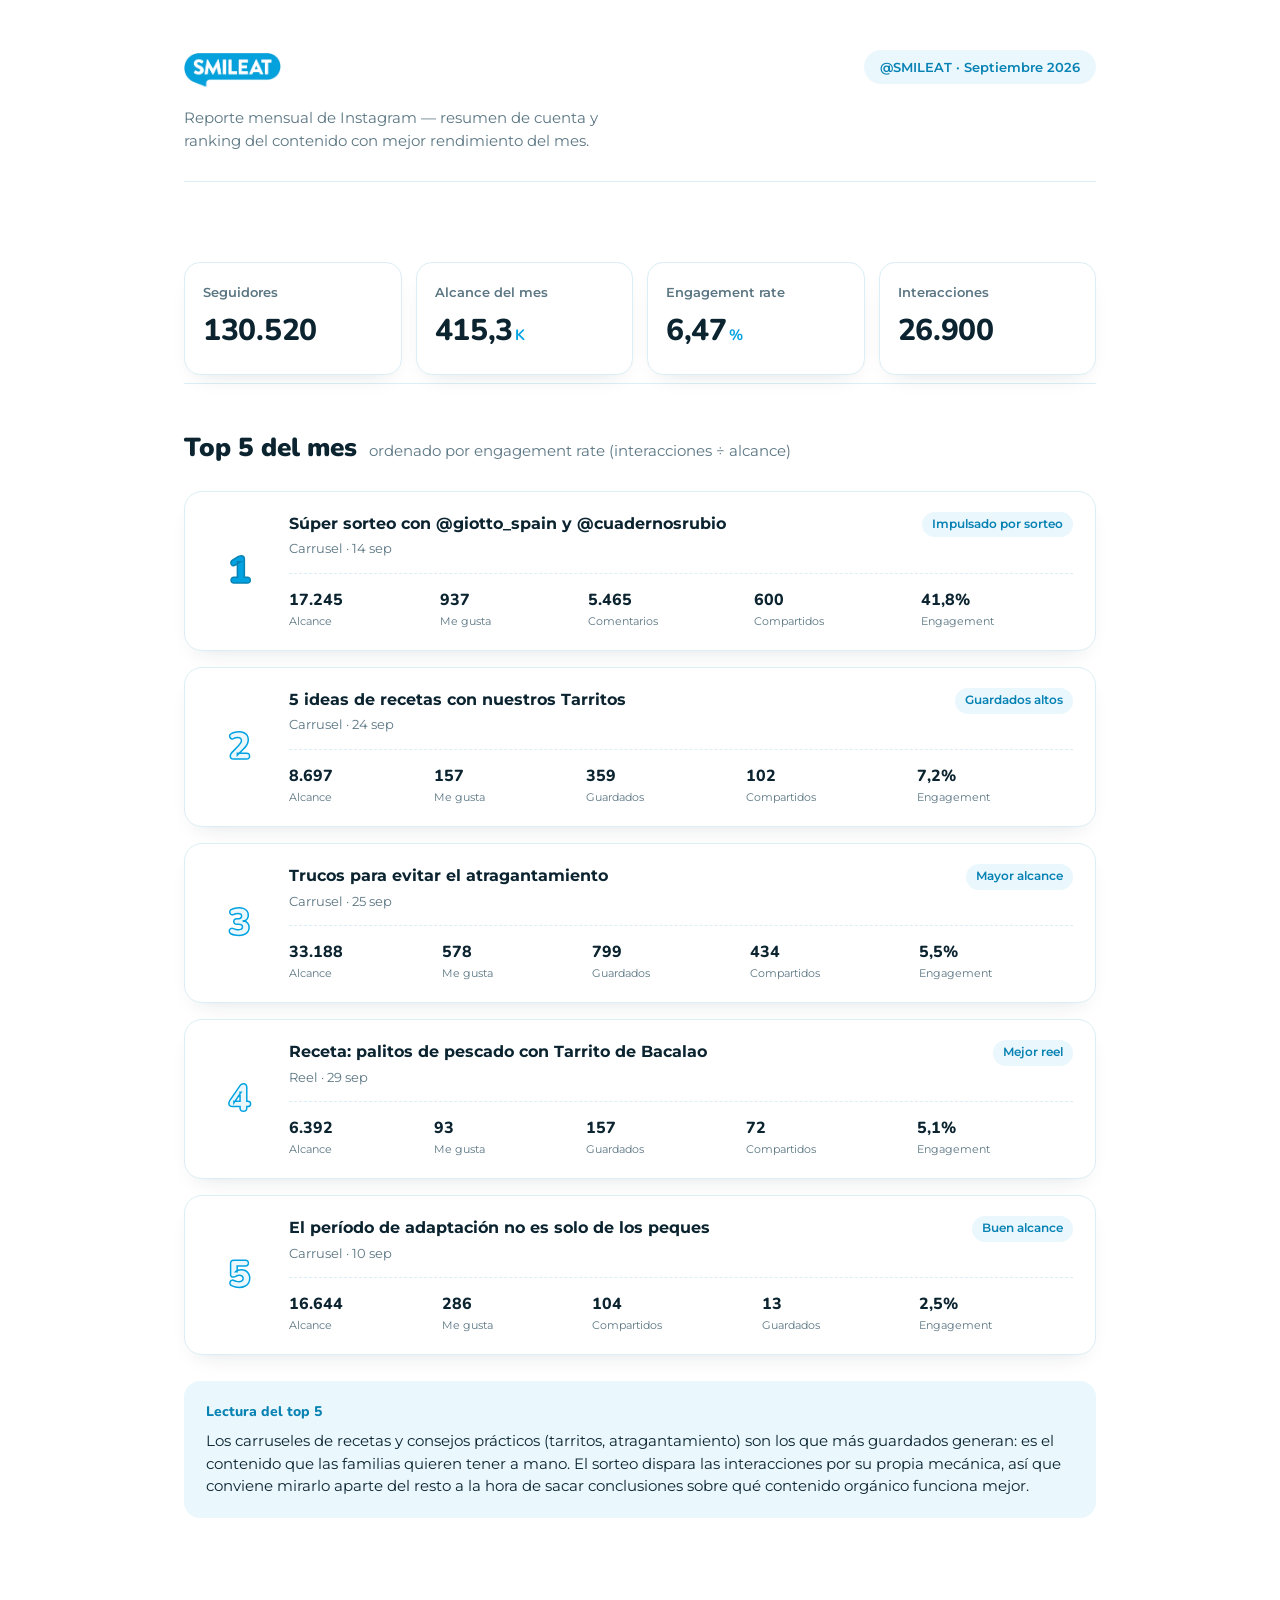
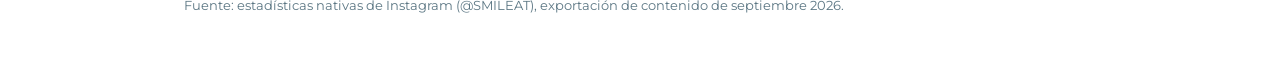
==== commit 31987c22: "Rename index (2).html to index.html" ====
--- a/index.html
+++ b/index.html
@@ -2,118 +2,234 @@
 <html lang="es">
 <head>
 <meta charset="UTF-8">
-<meta name="viewport" content="width=device-width, initial-scale=1.0">
-<title>Smileat · Estrategia de Marca</title>
-<meta name="description" content="Situación actual, análisis de competidores, estrategia orgánica y de influencers de Smileat.">
-<link rel="icon" href="assets/img/logo-blue.png">
-<link rel="stylesheet" href="css/style.css">
+<meta name="viewport" content="width=device-width, initial-scale=1, viewport-fit=cover">
+<title>Smileat · Reporte Instagram Septiembre</title>
+<link rel="preconnect" href="https://fonts.googleapis.com">
+<link rel="preconnect" href="https://fonts.gstatic.com" crossorigin>
+<link href="https://fonts.googleapis.com/css2?family=Nunito:wght@700;800;900&family=Montserrat:wght@400;500;600&display=swap" rel="stylesheet">
+<style>
+  :root{
+    --blue:#00A2E1;
+    --blue-dark:#0782B3;
+    --white:#FFFFFF;
+    --ink:#0B2430;
+    --ink-soft:#5B7683;
+    --tint:#EAF7FD;
+    --line:#DCEEF5;
+    --card:#FFFFFF;
+    --shadow:0 10px 24px -14px rgba(11,36,48,.18);
+    padding-top:env(safe-area-inset-top,0px);
+    padding-bottom:env(safe-area-inset-bottom,0px);
+  }
+  @media (prefers-color-scheme: dark){
+    :root:not([data-theme="light"]){
+      --white:#0E1B21; --tint:#12242C; --card:#132933;
+      --ink:#EAF4F8; --ink-soft:#9FB8C2; --line:#1E3945;
+    }
+  }
+  :root[data-theme="dark"]{
+    --white:#0E1B21; --tint:#12242C; --card:#132933;
+    --ink:#EAF4F8; --ink-soft:#9FB8C2; --line:#1E3945;
+  }
+  *{box-sizing:border-box}
+  html{scroll-padding-top:env(safe-area-inset-top,0px)}
+  body{
+    margin:0;background:var(--white);color:var(--ink);
+    font-family:'Montserrat',sans-serif;font-weight:400;line-height:1.55;
+  }
+  h1,h2,h3{font-family:'Nunito',sans-serif;font-weight:900;}
+  .wrap{max-width:960px;margin:0 auto;padding:0 24px;}
+  img,svg{max-width:100%;}
+
+  header{padding:44px 0 28px;border-bottom:1px solid var(--line);}
+  .brandrow{display:flex;align-items:center;justify-content:space-between;flex-wrap:wrap;gap:18px;}
+  .logo{height:46px;width:auto;display:block;}
+  .period-pill{
+    font-family:'Montserrat',sans-serif;font-weight:600;font-size:13px;
+    color:var(--blue-dark);background:var(--tint);
+    padding:7px 16px;border-radius:99px;white-space:nowrap;
+  }
+  header p.tag{margin:16px 0 0;color:var(--ink-soft);font-size:15px;max-width:46ch;}
+
+  .kpis{display:grid;grid-template-columns:repeat(4,1fr);gap:14px;margin:36px 0 8px;}
+  .kpi{background:var(--card);border:1px solid var(--line);border-radius:16px;padding:20px 18px;box-shadow:var(--shadow);}
+  .kpi .label{font-size:12.5px;color:var(--ink-soft);font-weight:600;}
+  .kpi .value{font-family:'Nunito',sans-serif;font-weight:800;font-size:clamp(22px,4vw,30px);color:var(--ink);margin-top:6px;letter-spacing:-0.01em;}
+  .kpi .value small{font-size:15px;font-weight:700;color:var(--blue);margin-left:2px;}
+
+  section{padding:44px 0;}
+  section + section{border-top:1px solid var(--line);}
+  .sec-head{display:flex;align-items:baseline;gap:12px;margin-bottom:22px;flex-wrap:wrap;}
+  .sec-head h2{font-size:26px;margin:0;color:var(--ink);}
+  .sec-head .sub{color:var(--ink-soft);font-size:14.5px;}
+
+  .rank-list{display:flex;flex-direction:column;gap:16px;}
+  .rank-item{
+    display:grid;grid-template-columns:64px 1fr;gap:18px;
+    background:var(--card);border:1px solid var(--line);border-radius:18px;
+    padding:20px 22px;box-shadow:var(--shadow);align-items:center;
+  }
+  .rank-num{
+    font-family:'Nunito',sans-serif;font-weight:900;font-size:38px;
+    color:var(--tint);-webkit-text-stroke:1.5px var(--blue);
+    line-height:1;text-align:center;
+  }
+  .rank-item:first-child .rank-num{-webkit-text-stroke:1.5px var(--blue-dark);color:var(--blue);}
+  .rank-body{min-width:0;}
+  .rank-top{display:flex;justify-content:space-between;gap:14px;flex-wrap:wrap;align-items:flex-start;}
+  .rank-title{font-weight:700;font-size:16px;color:var(--ink);}
+  .rank-meta{font-size:12.5px;color:var(--ink-soft);margin-top:3px;}
+  .badge{font-size:11.5px;font-weight:600;color:var(--blue-dark);background:var(--tint);padding:4px 10px;border-radius:99px;white-space:nowrap;}
+  .rank-metrics{display:grid;grid-template-columns:repeat(5,auto);gap:18px;margin-top:14px;padding-top:14px;border-top:1px dashed var(--line);}
+  .m .n{font-family:'Nunito',sans-serif;font-weight:800;font-size:16px;color:var(--ink);}
+  .m .l{font-size:11px;color:var(--ink-soft);}
+  .er{color:var(--blue-dark);}
+
+  .read{background:var(--tint);border-radius:16px;padding:20px 22px;margin-top:26px;}
+  .read h3{font-size:14px;color:var(--blue-dark);margin:0 0 8px;font-weight:800;}
+  .read p{margin:0;font-size:14.5px;color:var(--ink);}
+
+  footer{padding:30px 0 50px;color:var(--ink-soft);font-size:12.5px;}
+  footer p{margin:4px 0;}
+
+  @media (max-width:640px){
+    .kpis{grid-template-columns:repeat(2,1fr);}
+    .rank-item{grid-template-columns:44px 1fr;padding:16px;}
+    .rank-num{font-size:28px;}
+    .rank-metrics{grid-template-columns:repeat(2,auto);row-gap:10px;}
+  }
+</style>
 </head>
 <body>
 
-<!-- ============================= HEADER ============================= -->
-<header class="site-header">
-  <div class="wrap header-row">
-    <div class="logo"><img src="assets/img/logo-white.png" alt="Smileat"></div>
-    <div class="country-switch" id="country-switch"></div>
-  </div>
-</header>
-
-<!-- ============================= SUB NAV ============================= -->
-<nav class="subnav" id="subnav">
-  <div class="wrap subnav-row">
-    <a href="#situacion" class="subnav-link active" data-section="situacion">Situación actual</a>
-    <a href="#competidores" class="subnav-link" data-section="competidores">Competidores</a>
-    <a href="#organico" class="subnav-link" data-section="organico">Estrategia orgánica</a>
-    <a href="#influencers" class="subnav-link" data-section="influencers">Influencers</a>
-  </div>
-</nav>
-
-<!-- ============================= HERO ============================= -->
-<section class="hero">
-  <div class="wrap">
-    <span class="eyebrow" id="hero-country-tag">España</span>
-    <h1>Estrategia de Marca</h1>
-    <p class="lede">Situación actual, análisis de competidores, estrategia orgánica y de influencers — un mismo documento vivo que iremos completando mercado a mercado.</p>
-  </div>
-</section>
-
-<svg class="smile-divider tint" viewBox="0 0 1200 40" preserveAspectRatio="none"><path d="M0,0 C300,45 900,45 1200,0 L1200,40 L0,40 Z"></path></svg>
-
-<!-- ============================= 1. SITUACIÓN ACTUAL ============================= -->
-<section class="block tint" id="situacion">
-  <div class="wrap">
-    <div class="block-head">
-      <span class="kicker">Punto de partida</span>
-      <h2>Situación actual</h2>
-      <p>Dónde estamos hoy y a dónde queremos llegar.</p>
-    </div>
-
-    <div id="situacion-periodo-wrap"></div>
-
-    <div class="kpi-columns">
-      <div class="kpi-col">
-        <h4 class="kpi-col-title"><span class="kpi-col-dot now"></span>KPI actuales</h4>
-        <div class="kpi-col-grid" id="kpis-actuales"></div>
-      </div>
-      <div class="kpi-col">
-        <h4 class="kpi-col-title"><span class="kpi-col-dot target"></span>KPI que queremos conseguir</h4>
-        <div class="kpi-col-grid" id="kpis-objetivo"></div>
-      </div>
-    </div>
-
-    <div class="callout" id="situacion-note"></div>
-  </div>
-</section>
-
-<svg class="smile-divider" viewBox="0 0 1200 40" preserveAspectRatio="none"><path d="M0,40 C300,-5 900,-5 1200,40 L1200,0 L0,0 Z" fill="#ffffff"></path></svg>
-
-<!-- ============================= 2. COMPETIDORES ============================= -->
-<section class="block" id="competidores">
-  <div class="wrap">
-    <div class="block-head">
-      <span class="kicker">Contexto de mercado</span>
-      <h2>Análisis de competidores</h2>
-      <p>Quién compite por la misma audiencia y cómo nos posicionamos frente a ellos.</p>
-    </div>
-    <div id="competidores-content"></div>
-  </div>
-</section>
-
-<svg class="smile-divider" viewBox="0 0 1200 40" preserveAspectRatio="none"><path d="M0,0 C300,45 900,45 1200,0 L1200,40 L0,40 Z" fill="#eaf8fd"></path></svg>
-
-<!-- ============================= 3. ESTRATEGIA ORGÁNICA ============================= -->
-<section class="block tint" id="organico">
-  <div class="wrap">
-    <div class="block-head">
-      <span class="kicker">Contenido propio</span>
-      <h2>Estrategia orgánica</h2>
-      <p>Pilares de contenido, canales y cadencia de publicación.</p>
-    </div>
-    <div id="organico-content"></div>
-  </div>
-</section>
-
-<svg class="smile-divider" viewBox="0 0 1200 40" preserveAspectRatio="none"><path d="M0,40 C300,-5 900,-5 1200,40 L1200,0 L0,0 Z" fill="#ffffff"></path></svg>
-
-<!-- ============================= 4. INFLUENCERS ============================= -->
-<section class="block" id="influencers">
-  <div class="wrap">
-    <div class="block-head">
-      <span class="kicker">Voces externas</span>
-      <h2>Estrategia de influencers</h2>
-      <p>Con quién colaboramos y qué papel juega cada tipo de perfil.</p>
-    </div>
-    <div id="influencers-content"></div>
-  </div>
-</section>
-
-<!-- ============================= FOOTER ============================= -->
-<footer class="site-footer">
-  <img src="assets/img/logo-blue.png" alt="Smileat">
-  <div>Estrategia de Marca · Documento vivo, se actualiza a medida que llegan nuevos datos.</div>
-</footer>
-
-<script src="js/data.js"></script>
-<script src="js/app.js"></script>
+<div class="wrap">
+  <header>
+    <div class="brandrow">
+      <img class="logo" alt="Smileat" src="[data-uri]">
+      <span class="period-pill">@SMILEAT · Septiembre 2026</span>
+    </div>
+    <p class="tag">Reporte mensual de Instagram — resumen de cuenta y ranking del contenido con mejor rendimiento del mes.</p>
+  </header>
+
+  <section style="padding-bottom:0;border-top:none;">
+    <div class="kpis">
+      <div class="kpi"><div class="label">Seguidores</div><div class="value">130.520</div></div>
+      <div class="kpi"><div class="label">Alcance del mes</div><div class="value">415,3<small>K</small></div></div>
+      <div class="kpi"><div class="label">Engagement rate</div><div class="value">6,47<small>%</small></div></div>
+      <div class="kpi"><div class="label">Interacciones</div><div class="value">26.900</div></div>
+    </div>
+  </section>
+
+  <section>
+    <div class="sec-head">
+      <h2>Top 5 del mes</h2>
+      <span class="sub">ordenado por engagement rate (interacciones ÷ alcance)</span>
+    </div>
+
+    <div class="rank-list">
+
+      <div class="rank-item">
+        <div class="rank-num">1</div>
+        <div class="rank-body">
+          <div class="rank-top">
+            <div><div class="rank-title">Súper sorteo con @giotto_spain y @cuadernosrubio</div>
+            <div class="rank-meta">Carrusel · 14 sep</div></div>
+            <span class="badge">Impulsado por sorteo</span>
+          </div>
+          <div class="rank-metrics">
+            <div class="m"><div class="n">17.245</div><div class="l">Alcance</div></div>
+            <div class="m"><div class="n">937</div><div class="l">Me gusta</div></div>
+            <div class="m"><div class="n">5.465</div><div class="l">Comentarios</div></div>
+            <div class="m"><div class="n">600</div><div class="l">Compartidos</div></div>
+            <div class="m"><div class="n er">41,8%</div><div class="l">Engagement</div></div>
+          </div>
+        </div>
+      </div>
+
+      <div class="rank-item">
+        <div class="rank-num">2</div>
+        <div class="rank-body">
+          <div class="rank-top">
+            <div><div class="rank-title">5 ideas de recetas con nuestros Tarritos</div>
+            <div class="rank-meta">Carrusel · 24 sep</div></div>
+            <span class="badge">Guardados altos</span>
+          </div>
+          <div class="rank-metrics">
+            <div class="m"><div class="n">8.697</div><div class="l">Alcance</div></div>
+            <div class="m"><div class="n">157</div><div class="l">Me gusta</div></div>
+            <div class="m"><div class="n">359</div><div class="l">Guardados</div></div>
+            <div class="m"><div class="n">102</div><div class="l">Compartidos</div></div>
+            <div class="m"><div class="n er">7,2%</div><div class="l">Engagement</div></div>
+          </div>
+        </div>
+      </div>
+
+      <div class="rank-item">
+        <div class="rank-num">3</div>
+        <div class="rank-body">
+          <div class="rank-top">
+            <div><div class="rank-title">Trucos para evitar el atragantamiento</div>
+            <div class="rank-meta">Carrusel · 25 sep</div></div>
+            <span class="badge">Mayor alcance</span>
+          </div>
+          <div class="rank-metrics">
+            <div class="m"><div class="n">33.188</div><div class="l">Alcance</div></div>
+            <div class="m"><div class="n">578</div><div class="l">Me gusta</div></div>
+            <div class="m"><div class="n">799</div><div class="l">Guardados</div></div>
+            <div class="m"><div class="n">434</div><div class="l">Compartidos</div></div>
+            <div class="m"><div class="n er">5,5%</div><div class="l">Engagement</div></div>
+          </div>
+        </div>
+      </div>
+
+      <div class="rank-item">
+        <div class="rank-num">4</div>
+        <div class="rank-body">
+          <div class="rank-top">
+            <div><div class="rank-title">Receta: palitos de pescado con Tarrito de Bacalao</div>
+            <div class="rank-meta">Reel · 29 sep</div></div>
+            <span class="badge">Mejor reel</span>
+          </div>
+          <div class="rank-metrics">
+            <div class="m"><div class="n">6.392</div><div class="l">Alcance</div></div>
+            <div class="m"><div class="n">93</div><div class="l">Me gusta</div></div>
+            <div class="m"><div class="n">157</div><div class="l">Guardados</div></div>
+            <div class="m"><div class="n">72</div><div class="l">Compartidos</div></div>
+            <div class="m"><div class="n er">5,1%</div><div class="l">Engagement</div></div>
+          </div>
+        </div>
+      </div>
+
+      <div class="rank-item">
+        <div class="rank-num">5</div>
+        <div class="rank-body">
+          <div class="rank-top">
+            <div><div class="rank-title">El período de adaptación no es solo de los peques</div>
+            <div class="rank-meta">Carrusel · 10 sep</div></div>
+            <span class="badge">Buen alcance</span>
+          </div>
+          <div class="rank-metrics">
+            <div class="m"><div class="n">16.644</div><div class="l">Alcance</div></div>
+            <div class="m"><div class="n">286</div><div class="l">Me gusta</div></div>
+            <div class="m"><div class="n">104</div><div class="l">Compartidos</div></div>
+            <div class="m"><div class="n">13</div><div class="l">Guardados</div></div>
+            <div class="m"><div class="n er">2,5%</div><div class="l">Engagement</div></div>
+          </div>
+        </div>
+      </div>
+
+    </div>
+
+    <div class="read">
+      <h3>Lectura del top 5</h3>
+      <p>Los carruseles de recetas y consejos prácticos (tarritos, atragantamiento) son los que más guardados generan: es el contenido que las familias quieren tener a mano. El sorteo dispara las interacciones por su propia mecánica, así que conviene mirarlo aparte del resto a la hora de sacar conclusiones sobre qué contenido orgánico funciona mejor.</p>
+    </div>
+  </section>
+
+  <footer>
+    <p>Fuente: estadísticas nativas de Instagram (@SMILEAT), exportación de contenido de septiembre 2026.</p>
+  </footer>
+</div>
+
 </body>
 </html>
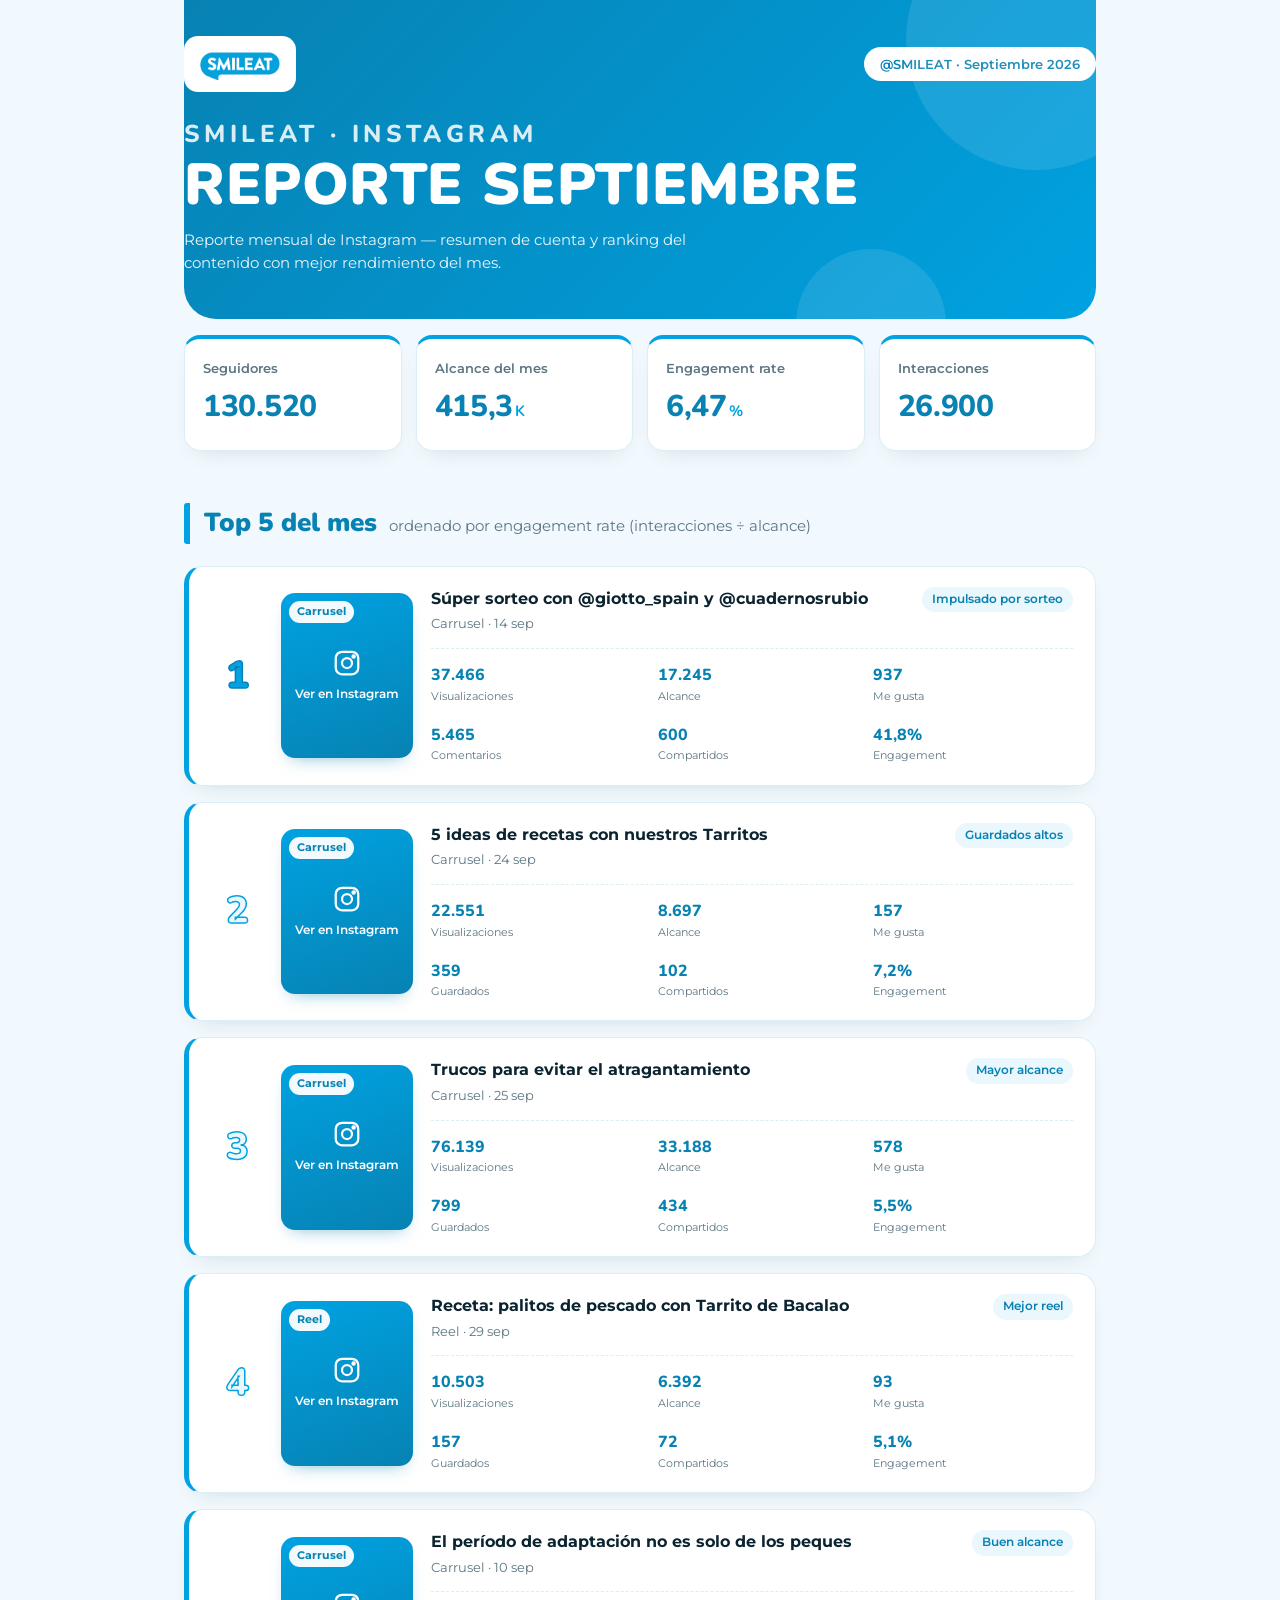
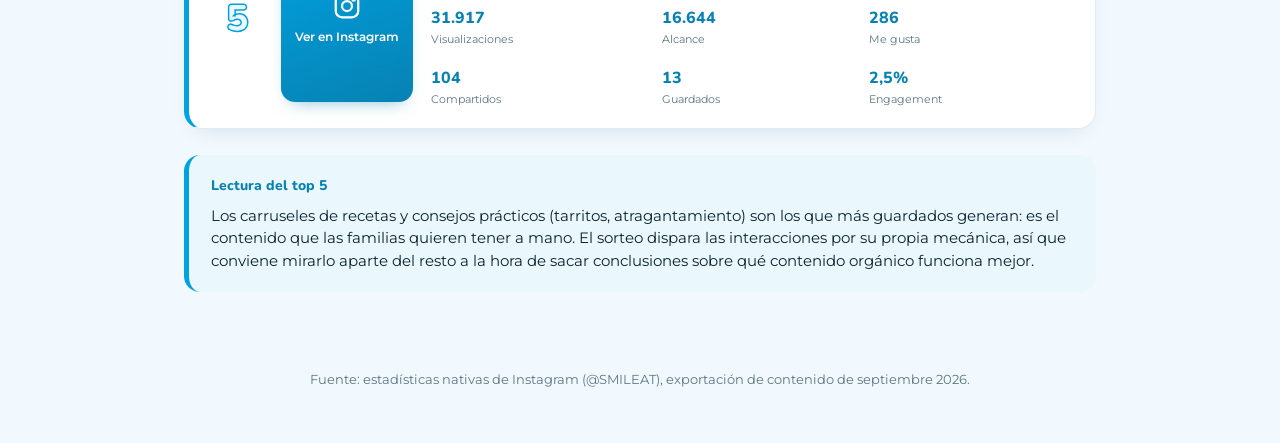
==== commit 1d7de618: "Rename index (3).html to index.html" ====
--- a/index.html
+++ b/index.html
@@ -15,6 +15,8 @@
     --ink:#0B2430;
     --ink-soft:#5B7683;
     --tint:#EAF7FD;
+    --page:#F1F9FE;
+    --hero1:#0782B3; --hero2:#00A2E1;
     --line:#DCEEF5;
     --card:#FFFFFF;
     --shadow:0 10px 24px -14px rgba(11,36,48,.18);
@@ -23,50 +25,57 @@
   }
   @media (prefers-color-scheme: dark){
     :root:not([data-theme="light"]){
-      --white:#0E1B21; --tint:#12242C; --card:#132933;
+      --white:#0E1B21; --page:#0A1418; --tint:#12242C; --card:#132933;
       --ink:#EAF4F8; --ink-soft:#9FB8C2; --line:#1E3945;
     }
   }
   :root[data-theme="dark"]{
-    --white:#0E1B21; --tint:#12242C; --card:#132933;
+    --white:#0E1B21; --page:#0A1418; --tint:#12242C; --card:#132933;
     --ink:#EAF4F8; --ink-soft:#9FB8C2; --line:#1E3945;
   }
   *{box-sizing:border-box}
   html{scroll-padding-top:env(safe-area-inset-top,0px)}
   body{
-    margin:0;background:var(--white);color:var(--ink);
+    margin:0;background:var(--page);color:var(--ink);
     font-family:'Montserrat',sans-serif;font-weight:400;line-height:1.55;
   }
   h1,h2,h3{font-family:'Nunito',sans-serif;font-weight:900;}
   .wrap{max-width:960px;margin:0 auto;padding:0 24px;}
   img,svg{max-width:100%;}
 
-  header{padding:44px 0 28px;border-bottom:1px solid var(--line);}
+  header{background:linear-gradient(135deg,var(--hero1),var(--hero2));color:#fff;padding:36px 0 44px;position:relative;overflow:hidden;border-radius:0 0 32px 32px;}
+  header::before,header::after{content:"";position:absolute;border-radius:50%;background:rgba(255,255,255,.10);}
+  header::before{width:260px;height:260px;right:-70px;top:-90px;}
+  header::after{width:150px;height:150px;right:150px;bottom:-80px;}
+  header .wrap{position:relative;z-index:1;}
+  .logo-chip{background:#fff;border-radius:14px;padding:9px 16px;display:inline-flex;}
+  h1.title{font-size:clamp(34px,7vw,58px);line-height:1.02;margin:30px 0 0;letter-spacing:.01em;color:#fff;font-weight:900;text-transform:uppercase;}
+  h1.title span{display:block;font-size:.42em;letter-spacing:.18em;opacity:.85;margin-bottom:8px;font-weight:800;}
   .brandrow{display:flex;align-items:center;justify-content:space-between;flex-wrap:wrap;gap:18px;}
-  .logo{height:46px;width:auto;display:block;}
+  .logo{height:38px;width:auto;display:block;}
   .period-pill{
     font-family:'Montserrat',sans-serif;font-weight:600;font-size:13px;
-    color:var(--blue-dark);background:var(--tint);
+    color:var(--blue-dark);background:#fff;
     padding:7px 16px;border-radius:99px;white-space:nowrap;
   }
-  header p.tag{margin:16px 0 0;color:var(--ink-soft);font-size:15px;max-width:46ch;}
-
-  .kpis{display:grid;grid-template-columns:repeat(4,1fr);gap:14px;margin:36px 0 8px;}
-  .kpi{background:var(--card);border:1px solid var(--line);border-radius:16px;padding:20px 18px;box-shadow:var(--shadow);}
+  header p.tag{margin:14px 0 0;color:rgba(255,255,255,.92);font-size:15px;max-width:52ch;}
+
+  .kpis{display:grid;grid-template-columns:repeat(4,1fr);gap:14px;margin:-28px 0 8px;position:relative;z-index:2;}
+  .kpi{background:var(--card);border:1px solid var(--line);border-top:4px solid var(--blue);border-radius:16px;padding:20px 18px;box-shadow:var(--shadow);}
   .kpi .label{font-size:12.5px;color:var(--ink-soft);font-weight:600;}
-  .kpi .value{font-family:'Nunito',sans-serif;font-weight:800;font-size:clamp(22px,4vw,30px);color:var(--ink);margin-top:6px;letter-spacing:-0.01em;}
+  .kpi .value{font-family:'Nunito',sans-serif;font-weight:800;font-size:clamp(22px,4vw,30px);color:var(--blue-dark);margin-top:6px;letter-spacing:-0.01em;}
   .kpi .value small{font-size:15px;font-weight:700;color:var(--blue);margin-left:2px;}
 
   section{padding:44px 0;}
-  section + section{border-top:1px solid var(--line);}
+  section + section{border-top:none;}
   .sec-head{display:flex;align-items:baseline;gap:12px;margin-bottom:22px;flex-wrap:wrap;}
-  .sec-head h2{font-size:26px;margin:0;color:var(--ink);}
+  .sec-head h2{font-size:26px;margin:0;color:var(--blue-dark);padding-left:14px;border-left:6px solid var(--blue);border-radius:3px;}
   .sec-head .sub{color:var(--ink-soft);font-size:14.5px;}
 
   .rank-list{display:flex;flex-direction:column;gap:16px;}
   .rank-item{
-    display:grid;grid-template-columns:64px 1fr;gap:18px;
-    background:var(--card);border:1px solid var(--line);border-radius:18px;
+    display:grid;grid-template-columns:52px 132px 1fr;gap:18px;
+    background:var(--card);border:1px solid var(--line);border-left:5px solid var(--blue);border-radius:18px;
     padding:20px 22px;box-shadow:var(--shadow);align-items:center;
   }
   .rank-num{
@@ -76,27 +85,37 @@
   }
   .rank-item:first-child .rank-num{-webkit-text-stroke:1.5px var(--blue-dark);color:var(--blue);}
   .rank-body{min-width:0;}
+  .thumb{position:relative;display:block;width:132px;aspect-ratio:4/5;border-radius:14px;overflow:hidden;text-decoration:none;
+    background:linear-gradient(160deg,var(--blue),var(--blue-dark));box-shadow:0 8px 18px -10px rgba(7,130,179,.6);}
+  .thumb img{position:absolute;inset:0;width:100%;height:100%;object-fit:cover;z-index:1;}
+  .thumb .ph{position:absolute;inset:0;display:flex;flex-direction:column;align-items:center;justify-content:center;gap:8px;color:#fff;font-size:11.5px;font-weight:600;text-align:center;padding:8px;}
+  .thumb .ph svg{width:30px;height:30px;}
+  .thumb .kind{position:absolute;top:8px;left:8px;z-index:2;background:rgba(255,255,255,.95);color:var(--blue-dark);font-size:10.5px;font-weight:700;padding:3px 8px;border-radius:99px;}
   .rank-top{display:flex;justify-content:space-between;gap:14px;flex-wrap:wrap;align-items:flex-start;}
   .rank-title{font-weight:700;font-size:16px;color:var(--ink);}
   .rank-meta{font-size:12.5px;color:var(--ink-soft);margin-top:3px;}
   .badge{font-size:11.5px;font-weight:600;color:var(--blue-dark);background:var(--tint);padding:4px 10px;border-radius:99px;white-space:nowrap;}
-  .rank-metrics{display:grid;grid-template-columns:repeat(5,auto);gap:18px;margin-top:14px;padding-top:14px;border-top:1px dashed var(--line);}
-  .m .n{font-family:'Nunito',sans-serif;font-weight:800;font-size:16px;color:var(--ink);}
+  .rank-metrics{display:grid;grid-template-columns:repeat(3,auto);gap:18px;margin-top:14px;padding-top:14px;border-top:1px dashed var(--line);}
+  .m .n{font-family:'Nunito',sans-serif;font-weight:800;font-size:16px;color:var(--blue-dark);}
   .m .l{font-size:11px;color:var(--ink-soft);}
   .er{color:var(--blue-dark);}
 
-  .read{background:var(--tint);border-radius:16px;padding:20px 22px;margin-top:26px;}
+  .read{background:var(--tint);border-left:5px solid var(--blue);border-radius:16px;padding:20px 22px;margin-top:26px;}
   .read h3{font-size:14px;color:var(--blue-dark);margin:0 0 8px;font-weight:800;}
   .read p{margin:0;font-size:14.5px;color:var(--ink);}
 
-  footer{padding:30px 0 50px;color:var(--ink-soft);font-size:12.5px;}
+  footer{padding:30px 0 50px;text-align:center;color:var(--ink-soft);font-size:12.5px;}
   footer p{margin:4px 0;}
 
   @media (max-width:640px){
     .kpis{grid-template-columns:repeat(2,1fr);}
-    .rank-item{grid-template-columns:44px 1fr;padding:16px;}
-    .rank-num{font-size:28px;}
-    .rank-metrics{grid-template-columns:repeat(2,auto);row-gap:10px;}
+    .rank-item{grid-template-columns:36px 96px 1fr;gap:12px;padding:14px;}
+    .thumb{width:96px;}
+    .rank-num{font-size:24px;}
+    .rank-metrics{grid-template-columns:repeat(2,auto);row-gap:10px;gap:14px;}
+    .rank-item .rank-body{grid-column:1/-1;}
+    .rank-item{grid-template-columns:36px 1fr;}
+    .rank-item .thumb{grid-column:2;width:100%;max-width:220px;}
   }
 </style>
 </head>
@@ -105,9 +124,10 @@
 <div class="wrap">
   <header>
     <div class="brandrow">
-      <img class="logo" alt="Smileat" src="[data-uri]">
+      <span class="logo-chip"><img class="logo" alt="Smileat" src="[data-uri]"></span>
       <span class="period-pill">@SMILEAT · Septiembre 2026</span>
     </div>
+    <h1 class="title"><span>Smileat · Instagram</span>REPORTE SEPTIEMBRE</h1>
     <p class="tag">Reporte mensual de Instagram — resumen de cuenta y ranking del contenido con mejor rendimiento del mes.</p>
   </header>
 
@@ -130,6 +150,11 @@
 
       <div class="rank-item">
         <div class="rank-num">1</div>
+        <a class="thumb" href="https://www.instagram.com/p/DdRCEr8iEbS/" target="_blank" rel="noopener" aria-label="Ver publicación 1 en Instagram">
+          <span class="kind">Carrusel</span>
+          <img src="img/post1.jpg" alt="Publicación 1" onerror="this.remove()">
+          <span class="ph"><svg viewBox="0 0 24 24" fill="none" stroke="currentColor" stroke-width="1.8"><rect x="3" y="3" width="18" height="18" rx="5"/><circle cx="12" cy="12" r="4"/><circle cx="17.3" cy="6.7" r=".9" fill="currentColor"/></svg>Ver en Instagram</span>
+        </a>
         <div class="rank-body">
           <div class="rank-top">
             <div><div class="rank-title">Súper sorteo con @giotto_spain y @cuadernosrubio</div>
@@ -137,6 +162,7 @@
             <span class="badge">Impulsado por sorteo</span>
           </div>
           <div class="rank-metrics">
+            <div class="m"><div class="n">37.466</div><div class="l">Visualizaciones</div></div>
             <div class="m"><div class="n">17.245</div><div class="l">Alcance</div></div>
             <div class="m"><div class="n">937</div><div class="l">Me gusta</div></div>
             <div class="m"><div class="n">5.465</div><div class="l">Comentarios</div></div>
@@ -148,6 +174,11 @@
 
       <div class="rank-item">
         <div class="rank-num">2</div>
+        <a class="thumb" href="https://www.instagram.com/p/DdqyFQXiH10/" target="_blank" rel="noopener" aria-label="Ver publicación 2 en Instagram">
+          <span class="kind">Carrusel</span>
+          <img src="img/post2.jpg" alt="Publicación 2" onerror="this.remove()">
+          <span class="ph"><svg viewBox="0 0 24 24" fill="none" stroke="currentColor" stroke-width="1.8"><rect x="3" y="3" width="18" height="18" rx="5"/><circle cx="12" cy="12" r="4"/><circle cx="17.3" cy="6.7" r=".9" fill="currentColor"/></svg>Ver en Instagram</span>
+        </a>
         <div class="rank-body">
           <div class="rank-top">
             <div><div class="rank-title">5 ideas de recetas con nuestros Tarritos</div>
@@ -155,6 +186,7 @@
             <span class="badge">Guardados altos</span>
           </div>
           <div class="rank-metrics">
+            <div class="m"><div class="n">22.551</div><div class="l">Visualizaciones</div></div>
             <div class="m"><div class="n">8.697</div><div class="l">Alcance</div></div>
             <div class="m"><div class="n">157</div><div class="l">Me gusta</div></div>
             <div class="m"><div class="n">359</div><div class="l">Guardados</div></div>
@@ -166,6 +198,11 @@
 
       <div class="rank-item">
         <div class="rank-num">3</div>
+        <a class="thumb" href="https://www.instagram.com/p/DdvZRTmCDDi/" target="_blank" rel="noopener" aria-label="Ver publicación 3 en Instagram">
+          <span class="kind">Carrusel</span>
+          <img src="img/post3.jpg" alt="Publicación 3" onerror="this.remove()">
+          <span class="ph"><svg viewBox="0 0 24 24" fill="none" stroke="currentColor" stroke-width="1.8"><rect x="3" y="3" width="18" height="18" rx="5"/><circle cx="12" cy="12" r="4"/><circle cx="17.3" cy="6.7" r=".9" fill="currentColor"/></svg>Ver en Instagram</span>
+        </a>
         <div class="rank-body">
           <div class="rank-top">
             <div><div class="rank-title">Trucos para evitar el atragantamiento</div>
@@ -173,6 +210,7 @@
             <span class="badge">Mayor alcance</span>
           </div>
           <div class="rank-metrics">
+            <div class="m"><div class="n">76.139</div><div class="l">Visualizaciones</div></div>
             <div class="m"><div class="n">33.188</div><div class="l">Alcance</div></div>
             <div class="m"><div class="n">578</div><div class="l">Me gusta</div></div>
             <div class="m"><div class="n">799</div><div class="l">Guardados</div></div>
@@ -184,6 +222,11 @@
 
       <div class="rank-item">
         <div class="rank-num">4</div>
+        <a class="thumb" href="https://www.instagram.com/reel/Dd3qECrvtrU/" target="_blank" rel="noopener" aria-label="Ver publicación 4 en Instagram">
+          <span class="kind">Reel</span>
+          <img src="img/post4.jpg" alt="Publicación 4" onerror="this.remove()">
+          <span class="ph"><svg viewBox="0 0 24 24" fill="none" stroke="currentColor" stroke-width="1.8"><rect x="3" y="3" width="18" height="18" rx="5"/><circle cx="12" cy="12" r="4"/><circle cx="17.3" cy="6.7" r=".9" fill="currentColor"/></svg>Ver en Instagram</span>
+        </a>
         <div class="rank-body">
           <div class="rank-top">
             <div><div class="rank-title">Receta: palitos de pescado con Tarrito de Bacalao</div>
@@ -191,6 +234,7 @@
             <span class="badge">Mejor reel</span>
           </div>
           <div class="rank-metrics">
+            <div class="m"><div class="n">10.503</div><div class="l">Visualizaciones</div></div>
             <div class="m"><div class="n">6.392</div><div class="l">Alcance</div></div>
             <div class="m"><div class="n">93</div><div class="l">Me gusta</div></div>
             <div class="m"><div class="n">157</div><div class="l">Guardados</div></div>
@@ -202,6 +246,11 @@
 
       <div class="rank-item">
         <div class="rank-num">5</div>
+        <a class="thumb" href="https://www.instagram.com/p/DdGvDrDCGVJ/" target="_blank" rel="noopener" aria-label="Ver publicación 5 en Instagram">
+          <span class="kind">Carrusel</span>
+          <img src="img/post5.jpg" alt="Publicación 5" onerror="this.remove()">
+          <span class="ph"><svg viewBox="0 0 24 24" fill="none" stroke="currentColor" stroke-width="1.8"><rect x="3" y="3" width="18" height="18" rx="5"/><circle cx="12" cy="12" r="4"/><circle cx="17.3" cy="6.7" r=".9" fill="currentColor"/></svg>Ver en Instagram</span>
+        </a>
         <div class="rank-body">
           <div class="rank-top">
             <div><div class="rank-title">El período de adaptación no es solo de los peques</div>
@@ -209,6 +258,7 @@
             <span class="badge">Buen alcance</span>
           </div>
           <div class="rank-metrics">
+            <div class="m"><div class="n">31.917</div><div class="l">Visualizaciones</div></div>
             <div class="m"><div class="n">16.644</div><div class="l">Alcance</div></div>
             <div class="m"><div class="n">286</div><div class="l">Me gusta</div></div>
             <div class="m"><div class="n">104</div><div class="l">Compartidos</div></div>
